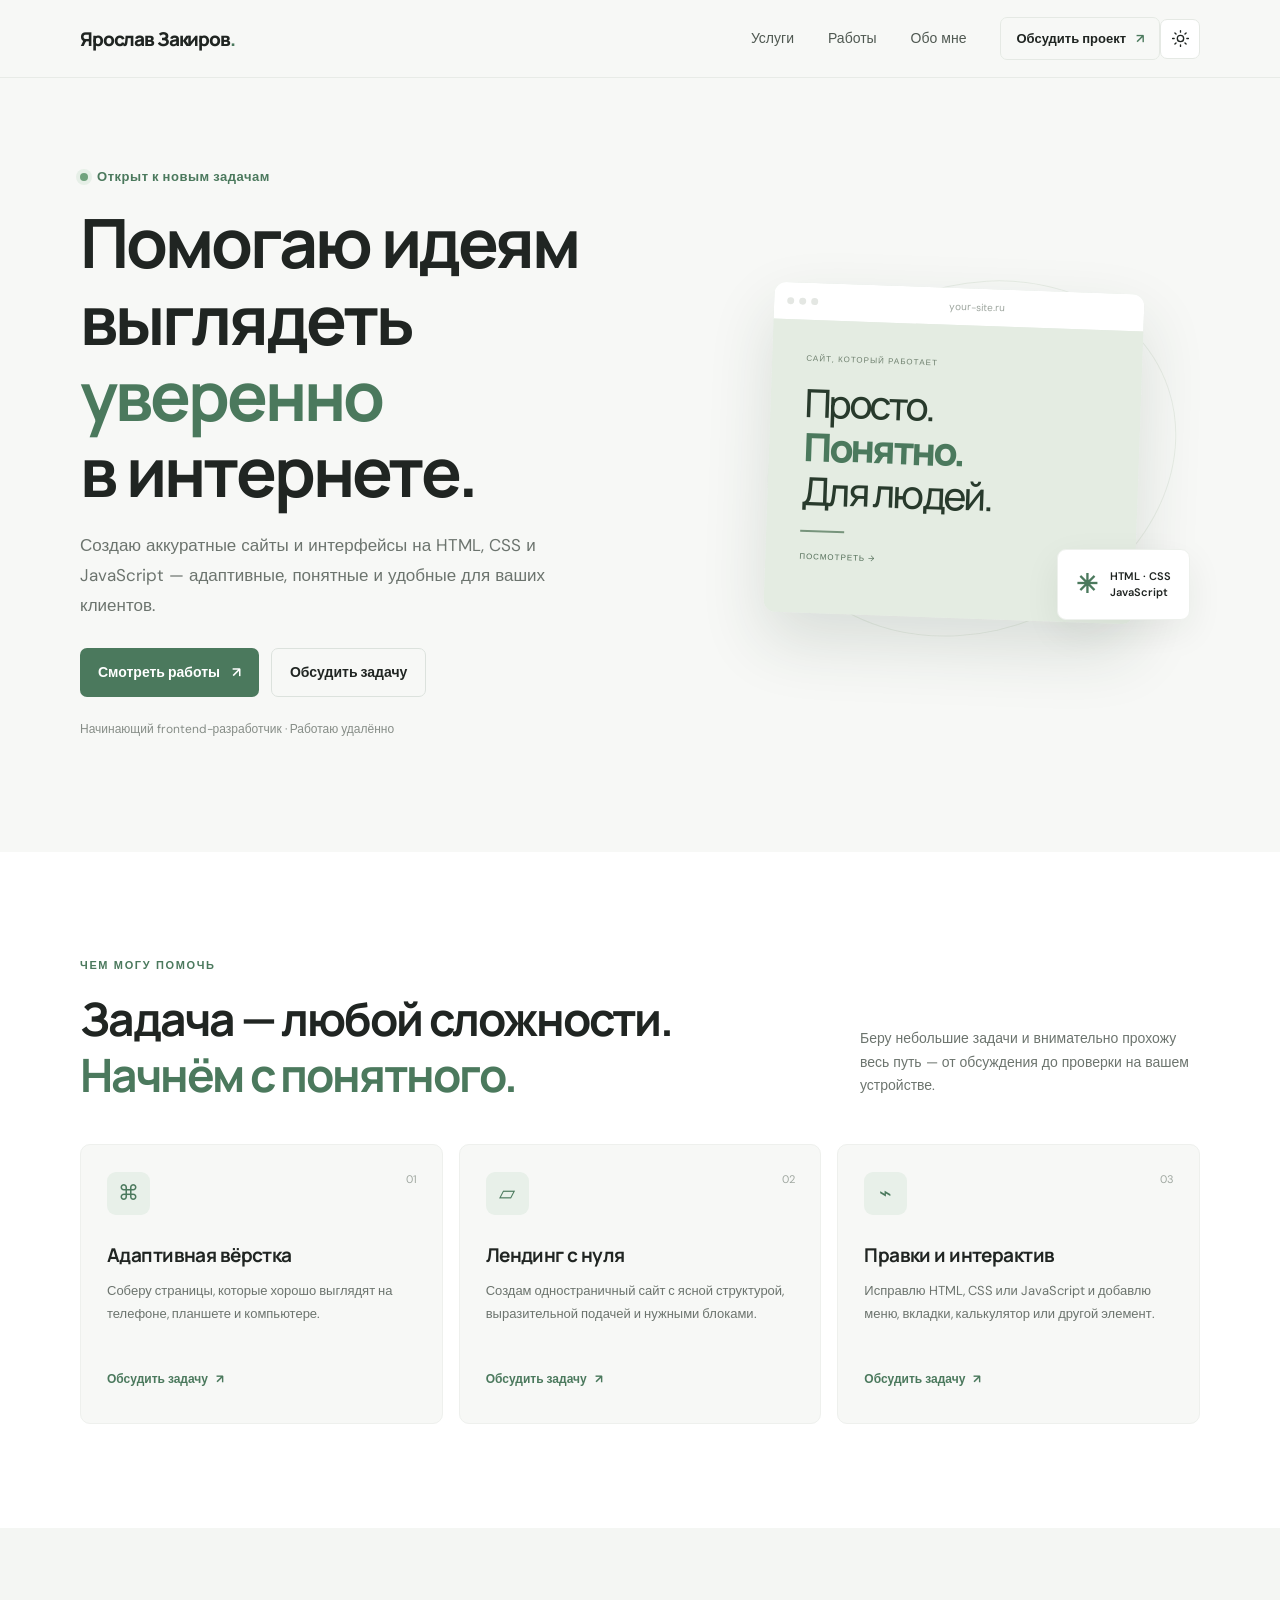
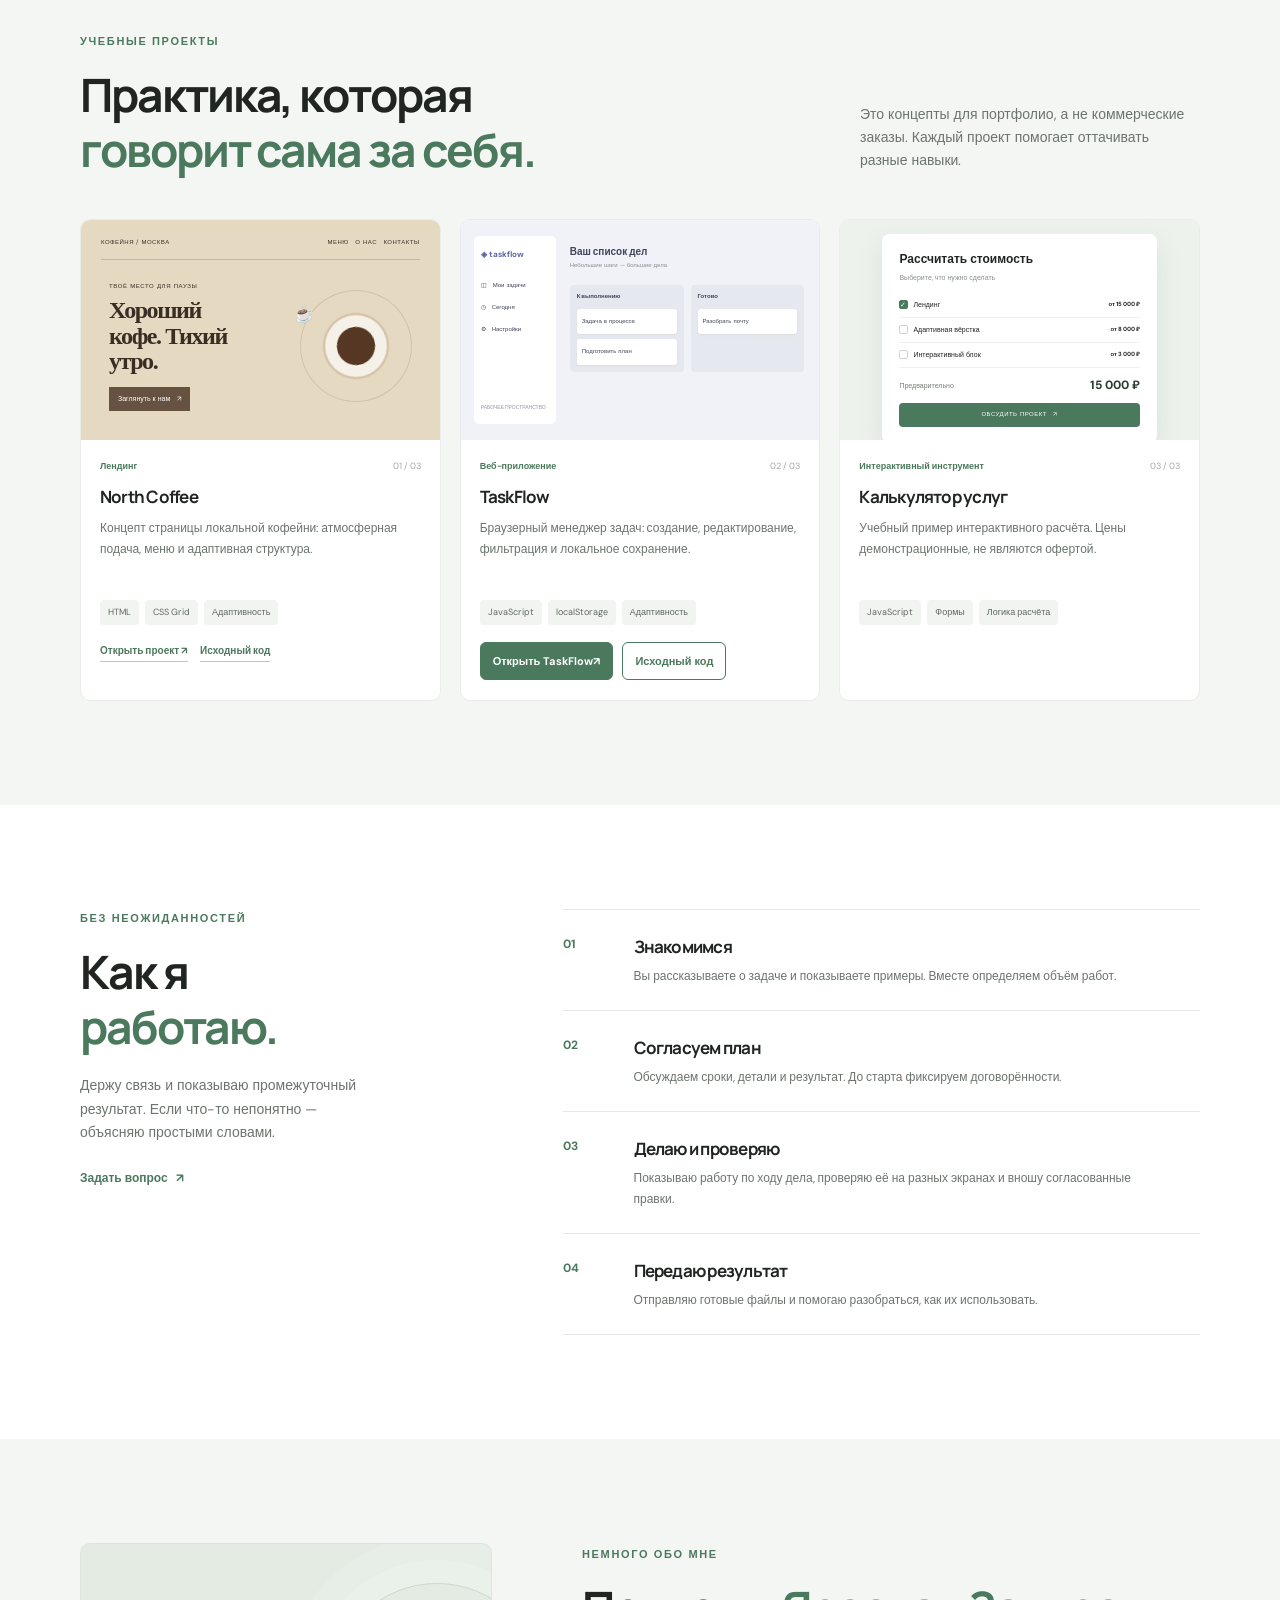
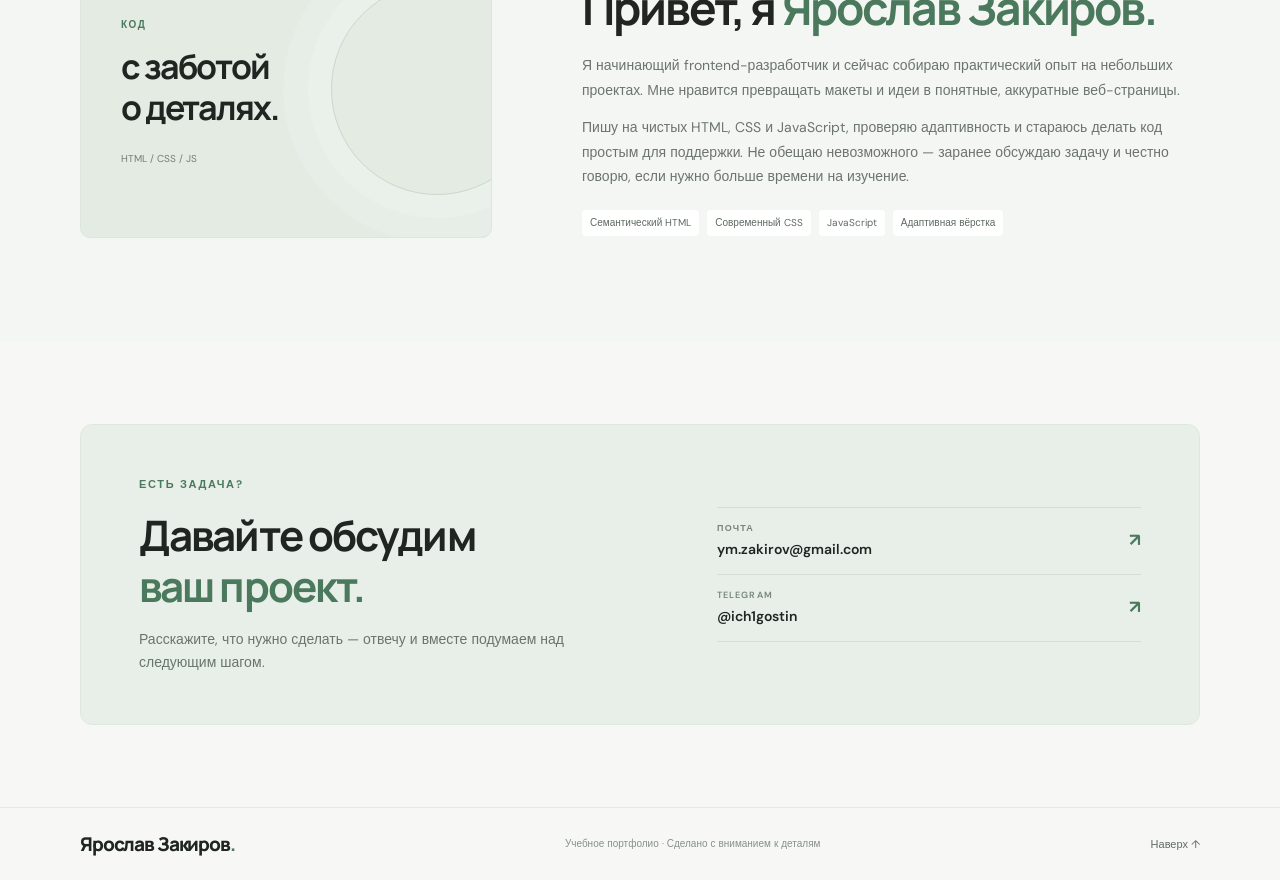
==== index.html @ 9c15850a "фвы" ====
<!doctype html>
<html lang="ru">
<head>
  <meta charset="utf-8">
  <meta name="viewport" content="width=device-width, initial-scale=1">
  <meta name="description" content="Начинающий frontend-разработчик. Адаптивная вёрстка, лендинги и доработка сайтов на HTML, CSS и JavaScript.">
  <meta name="theme-color" content="#f7f8f6">
  <title>Ярослав Закиров — frontend-разработчик</title>
  <link rel="preconnect" href="https://fonts.googleapis.com">
  <link rel="preconnect" href="https://fonts.gstatic.com" crossorigin>
  <link href="https://fonts.googleapis.com/css2?family=DM+Sans:wght@400;500;600;700&family=Manrope:wght@400;500;600;700;800&display=swap" rel="stylesheet">
  <link rel="stylesheet" href="css/style.css">
  <script src="js/main.js" defer></script>
</head>
<body>
  <a class="skip-link" href="#main">Перейти к содержимому</a>
  <header class="site-header">
    <div class="container header-inner">
      <a class="brand" href="#home" aria-label="Ярослав Закиров — на главную">Ярослав Закиров<span>.</span></a>
      <button class="theme-toggle" type="button" aria-label="&#1042;&#1082;&#1083;&#1102;&#1095;&#1080;&#1090;&#1100;&#32;&#1090;&#1105;&#1084;&#1085;&#1091;&#1102;&#32;&#1090;&#1077;&#1084;&#1091;" aria-pressed="false" title="&#1057;&#1084;&#1077;&#1085;&#1080;&#1090;&#1100;&#32;&#1090;&#1077;&#1084;&#1091;">
        <svg class="theme-icon theme-icon-sun" viewBox="0 0 24 24" aria-hidden="true"><circle cx="12" cy="12" r="4"></circle><path d="M12 2v2m0 16v2M4.93 4.93l1.42 1.42m11.3 11.3 1.42 1.42M2 12h2m16 0h2M4.93 19.07l1.42-1.42m11.3-11.3 1.42-1.42"></path></svg>
        <svg class="theme-icon theme-icon-moon" viewBox="0 0 24 24" aria-hidden="true"><path d="M20.5 14.2A8.5 8.5 0 0 1 9.8 3.5 8.5 8.5 0 1 0 20.5 14.2Z"></path></svg>
      </button>
      <button class="menu-toggle" type="button" aria-expanded="false" aria-controls="site-nav" aria-label="Открыть меню"><span></span><span></span></button>
      <nav class="site-nav" id="site-nav" aria-label="Основная навигация">
        <a href="#services">Услуги</a><a href="#projects">Работы</a><a href="#about">Обо мне</a>
        <a class="nav-contact" href="#contacts">Обсудить проект <span aria-hidden="true">↗</span></a>
      </nav>
    </div>
  </header>
  <main id="main">
    <section class="hero section" id="home" aria-labelledby="hero-title"><div class="container hero-grid">
      <div class="hero-copy"><p class="eyebrow"><span class="status-dot"></span> Открыт к новым задачам</p>
        <h1 id="hero-title">Помогаю идеям<br>выглядеть <span>уверенно</span><br>в интернете.</h1>
        <p class="hero-description">Создаю аккуратные сайты и интерфейсы на HTML, CSS и JavaScript — адаптивные, понятные и удобные для ваших клиентов.</p>
        <div class="hero-actions"><a class="button button-primary" href="#projects">Смотреть работы <span aria-hidden="true">↗</span></a><a class="button button-secondary" href="#contacts">Обсудить задачу</a></div>
        <p class="hero-note">Начинающий frontend-разработчик · Работаю удалённо</p>
      </div>
      <div class="hero-visual" aria-hidden="true"><div class="visual-card visual-card-main"><div class="visual-top"><span></span><span></span><span></span><i>your-site.ru</i></div><div class="visual-content"><div class="visual-label">САЙТ, КОТОРЫЙ РАБОТАЕТ</div><div class="visual-title">Просто.<br><b>Понятно.</b><br>Для людей.</div><div class="visual-line"></div><div class="visual-link">ПОСМОТРЕТЬ →</div></div></div><div class="visual-badge"><span class="badge-icon">✳</span><span>HTML · CSS<br>JavaScript</span></div><div class="visual-orbit"></div></div>
    </div></section>
    <section class="section services-section" id="services" aria-labelledby="services-title"><div class="container">
      <div class="section-heading"><div><p class="eyebrow">ЧЕМ МОГУ ПОМОЧЬ</p><h2 id="services-title">Задача — любой сложности.<br><span>Начнём с понятного.</span></h2></div><p class="section-aside">Беру небольшие задачи и внимательно прохожу весь путь — от обсуждения до проверки на вашем устройстве.</p></div>
      <div class="services-grid">
        <article class="service-card"><span class="service-number">01</span><div class="service-icon" aria-hidden="true">⌘</div><h3>Адаптивная вёрстка</h3><p>Соберу страницы, которые хорошо выглядят на телефоне, планшете и компьютере.</p><a href="#contacts" class="text-link">Обсудить задачу <span aria-hidden="true">↗</span></a></article>
        <article class="service-card"><span class="service-number">02</span><div class="service-icon" aria-hidden="true">▱</div><h3>Лендинг с нуля</h3><p>Создам одностраничный сайт с ясной структурой, выразительной подачей и нужными блоками.</p><a href="#contacts" class="text-link">Обсудить задачу <span aria-hidden="true">↗</span></a></article>
        <article class="service-card"><span class="service-number">03</span><div class="service-icon" aria-hidden="true">⌁</div><h3>Правки и интерактив</h3><p>Исправлю HTML, CSS или JavaScript и добавлю меню, вкладки, калькулятор или другой элемент.</p><a href="#contacts" class="text-link">Обсудить задачу <span aria-hidden="true">↗</span></a></article>
      </div>
    </div></section>
    <section class="section projects-section" id="projects" aria-labelledby="projects-title"><div class="container">
      <div class="section-heading"><div><p class="eyebrow">УЧЕБНЫЕ ПРОЕКТЫ</p><h2 id="projects-title">Практика, которая<br><span>говорит сама за себя.</span></h2></div><p class="section-aside">Это концепты для портфолио, а не коммерческие заказы. Каждый проект помогает оттачивать разные навыки.</p></div>
      <div class="projects-grid">
        <article class="project-card"><div class="project-preview cafe-preview" role="img" aria-label="Макет сайта кофейни: тёплые тона, меню и иллюстрация чашки кофе"><div class="cafe-browser"><span>КОФЕЙНЯ / МОСКВА</span><span>МЕНЮ　О НАС　КОНТАКТЫ</span></div><div class="cafe-layout"><div><small>ТВОЁ МЕСТО ДЛЯ ПАУЗЫ</small><b>Хороший<br>кофе. Тихий<br>утро.</b><i>Заглянуть к нам　↗</i></div><div class="coffee-cup"><span>☕</span></div></div></div><div class="project-info"><div class="project-topline"><span class="project-type">Лендинг</span><span class="project-index">01 / 03</span></div><h3>North Coffee</h3><p>Концепт страницы локальной кофейни: атмосферная подача, меню и адаптивная структура.</p><div class="tag-list"><span>HTML</span><span>CSS Grid</span><span>Адаптивность</span></div><div class="project-actions"><a href="north-coffee/" target="_blank" rel="noopener noreferrer">&#1054;&#1090;&#1082;&#1088;&#1099;&#1090;&#1100;&#32;&#1087;&#1088;&#1086;&#1077;&#1082;&#1090; <span aria-hidden="true">&#8599;</span></a><a href="https://github.com/fsdfsdfsdf137-ai/fsdfsdfsdf137-ai.github.io/tree/main/north-coffee" target="_blank" rel="noopener noreferrer">&#1048;&#1089;&#1093;&#1086;&#1076;&#1085;&#1099;&#1081;&#32;&#1082;&#1086;&#1076;</a></div></div></article>
        <article class="project-card"><div class="project-preview task-preview" role="img" aria-label="Макет приложения TaskFlow с колонками задач и боковым меню"><div class="task-sidebar"><b>◈ taskflow</b><span>◫　Мои задачи</span><span>◷　Сегодня</span><span>⚙　Настройки</span><small>РАБОЧЕЕ ПРОСТРАНСТВО</small></div><div class="task-board"><div class="task-greeting">Ваш список дел<small>Небольшие шаги — большие дела</small></div><div class="task-columns"><div><b>К выполнению</b><i>Задача в процессе</i><i>Подготовить план</i></div><div><b>Готово</b><i>Разобрать почту</i></div></div></div></div><div class="project-info"><div class="project-topline"><span class="project-type">Веб-приложение</span><span class="project-index">02 / 03</span></div><h3>TaskFlow</h3><p>Браузерный менеджер задач: создание, редактирование, фильтрация и локальное сохранение.</p><div class="tag-list"><span>JavaScript</span><span>localStorage</span><span>Адаптивность</span></div><div class="project-actions taskflow-actions"><a class="taskflow-open" href="taskflow/" target="_blank" rel="noopener noreferrer">Открыть TaskFlow <span aria-hidden="true">↗</span></a><a class="taskflow-source" href="https://github.com/fsdfsdfsdf137-ai/fsdfsdfsdf137-ai.github.io/tree/main/taskflow" target="_blank" rel="noopener noreferrer">Исходный код</a></div></div></article>
        <article class="project-card"><div class="project-preview calc-preview" role="img" aria-label="Макет калькулятора с выбором услуг и итоговой стоимостью"><div class="calc-window"><div class="calc-heading">Рассчитать стоимость<small>Выберите, что нужно сделать</small></div><div class="calc-option"><span class="fake-check checked">✓</span> Лендинг <b>от 15 000 ₽</b></div><div class="calc-option"><span class="fake-check"></span> Адаптивная вёрстка <b>от 8 000 ₽</b></div><div class="calc-option"><span class="fake-check"></span> Интерактивный блок <b>от 3 000 ₽</b></div><div class="calc-total"><span>Предварительно</span><b>15 000 ₽</b></div><div class="calc-cta">ОБСУДИТЬ ПРОЕКТ　↗</div></div></div><div class="project-info"><div class="project-topline"><span class="project-type">Интерактивный инструмент</span><span class="project-index">03 / 03</span></div><h3>Калькулятор услуг</h3><p>Учебный пример интерактивного расчёта. Цены демонстрационные, не являются офертой.</p><div class="tag-list"><span>JavaScript</span><span>Формы</span><span>Логика расчёта</span></div></div></article>
      </div>
    </div></section>
    <section class="section process-section" id="process" aria-labelledby="process-title"><div class="container process-layout"><div class="process-intro"><p class="eyebrow">БЕЗ НЕОЖИДАННОСТЕЙ</p><h2 id="process-title">Как я<br><span>работаю.</span></h2><p>Держу связь и показываю промежуточный результат. Если что-то непонятно — объясняю простыми словами.</p><a class="text-link" href="#contacts">Задать вопрос <span aria-hidden="true">↗</span></a></div><div class="process-steps"><article class="process-step"><span class="step-number">01</span><div><h3>Знакомимся</h3><p>Вы рассказываете о задаче и показываете примеры. Вместе определяем объём работ.</p></div></article><article class="process-step"><span class="step-number">02</span><div><h3>Согласуем план</h3><p>Обсуждаем сроки, детали и результат. До старта фиксируем договорённости.</p></div></article><article class="process-step"><span class="step-number">03</span><div><h3>Делаю и проверяю</h3><p>Показываю работу по ходу дела, проверяю её на разных экранах и вношу согласованные правки.</p></div></article><article class="process-step"><span class="step-number">04</span><div><h3>Передаю результат</h3><p>Отправляю готовые файлы и помогаю разобраться, как их использовать.</p></div></article></div></div></section>
    <section class="section about-section" id="about" aria-labelledby="about-title"><div class="container about-layout"><div class="about-mark" aria-hidden="true"><span>КОД</span><b>с заботой<br>о деталях.</b><i>HTML / CSS / JS</i></div><div class="about-copy"><p class="eyebrow">НЕМНОГО ОБО МНЕ</p><h2 id="about-title">Привет, я <span>Ярослав Закиров.</span></h2><p>Я начинающий frontend-разработчик и сейчас собираю практический опыт на небольших проектах. Мне нравится превращать макеты и идеи в понятные, аккуратные веб-страницы.</p><p>Пишу на чистых HTML, CSS и JavaScript, проверяю адаптивность и стараюсь делать код простым для поддержки. Не обещаю невозможного — заранее обсуждаю задачу и честно говорю, если нужно больше времени на изучение.</p><div class="about-skills"><span>Семантический HTML</span><span>Современный CSS</span><span>JavaScript</span><span>Адаптивная вёрстка</span></div></div></div></section>
    <section class="section contact-section" id="contacts" aria-labelledby="contact-title"><div class="container contact-panel"><div><p class="eyebrow">ЕСТЬ ЗАДАЧА?</p><h2 id="contact-title">Давайте обсудим<br><span>ваш проект.</span></h2><p class="contact-description">Расскажите, что нужно сделать — отвечу и вместе подумаем над следующим шагом.</p></div><div class="contact-links"><a class="contact-link" href="mailto:ym.zakirov@gmail.com"><span><small>ПОЧТА</small>ym.zakirov@gmail.com</span><b aria-hidden="true">↗</b></a><a class="contact-link" href="https://t.me/@ich1gostin" target="_blank" rel="noopener noreferrer"><span><small>TELEGRAM</small>@ich1gostin</span><b aria-hidden="true">↗</b></a></div></div></section>
  </main>
  <footer class="site-footer"><div class="container footer-inner"><a class="brand" href="#home">Ярослав Закиров<span>.</span></a><p>Учебное портфолио · Сделано с вниманием к деталям</p><a class="back-to-top" href="#home">Наверх ↑</a></div></footer>
</body>
</html>
---- css/style.css ----
:root{color-scheme:light;--background:#f7f8f6;--surface:#fff;--text:#202522;--muted:#6c746e;--line:#e5e9e4;--accent:#4b795d;--accent-dark:#355c44;--accent-soft:#e8f0e9;--heading-font:"Manrope",sans-serif;--body-font:"DM Sans",sans-serif;--shadow:0 12px 36px rgba(30,45,34,.07)}
*{box-sizing:border-box}html{scroll-behavior:smooth;scroll-padding-top:90px}body{margin:0;background:var(--background);color:var(--text);font-family:var(--body-font),Arial,sans-serif;font-size:16px;line-height:1.65;-webkit-font-smoothing:antialiased}a{color:inherit;text-decoration:none}button{font:inherit}.container{width:min(1120px,calc(100% - 48px));margin-inline:auto}.section{padding:104px 0}.skip-link{position:fixed;z-index:20;top:12px;left:12px;padding:10px 16px;background:var(--text);color:white;border-radius:6px;transform:translateY(-160%)}.skip-link:focus{transform:translateY(0)}:focus-visible{outline:3px solid #91b89d;outline-offset:4px;border-radius:4px}.site-header{height:78px;position:sticky;top:0;z-index:10;background:rgba(247,248,246,.94);backdrop-filter:blur(14px);border-bottom:1px solid rgba(229,233,228,.8)}.header-inner,.site-nav,.footer-inner{display:flex;align-items:center}.header-inner{height:100%;justify-content:space-between}.brand{font:800 19px var(--heading-font);letter-spacing:-.06em}.brand span{color:var(--accent)}.site-nav{gap:34px}.site-nav>a:not(.nav-contact){font-size:14px;color:#505952;transition:color .2s}.site-nav>a:hover,.text-link:hover,.back-to-top:hover{color:var(--accent)}.nav-contact{padding:10px 15px;border:1px solid var(--line);border-radius:7px;font-size:13px;font-weight:600;transition:background .2s,border-color .2s}.nav-contact:hover{background:var(--accent-soft);border-color:#d5e2d7}.nav-contact span{margin-left:7px;color:var(--accent)}.menu-toggle{display:none}.hero{padding:88px 0 112px;overflow:hidden}.hero-grid{display:grid;grid-template-columns:1.08fr .92fr;align-items:center;gap:52px}.eyebrow{margin:0 0 17px;color:var(--accent);font-size:11px;letter-spacing:.15em;font-weight:700}.hero .eyebrow{display:flex;align-items:center;gap:9px;letter-spacing:.04em;font-size:13px}.status-dot{width:8px;height:8px;border-radius:50%;background:#70a27d;box-shadow:0 0 0 4px #e6efe7}h1,h2,h3,p{margin-top:0}h1,h2,h3{font-family:var(--heading-font);letter-spacing:-.045em}h1{font-size:clamp(44px,5.5vw,68px);line-height:1.12;margin-bottom:22px;font-weight:700}h1 span,h2 span{color:var(--accent)}.hero-description{max-width:510px;color:var(--muted);font-size:17px;line-height:1.75;margin-bottom:28px}.hero-actions{display:flex;flex-wrap:wrap;gap:12px}.button{min-height:48px;padding:12px 18px;border-radius:7px;display:inline-flex;align-items:center;justify-content:center;gap:12px;font-size:14px;font-weight:600;transition:transform .2s,background .2s}.button:hover{transform:translateY(-2px)}.button-primary{background:var(--accent);color:#fff}.button-primary:hover{background:var(--accent-dark)}.button-secondary{border:1px solid #dce2dd;background:transparent}.button-secondary:hover{background:#fff}.hero-note{margin:23px 0 0;color:#868d87;font-size:12px}.hero-visual{height:405px;position:relative;display:grid;place-items:center}.visual-card{position:relative;z-index:1;width:min(370px,90%);height:330px;border-radius:12px;background:#e7ede7;box-shadow:0 28px 65px rgba(36,61,43,.14);transform:rotate(2deg);overflow:hidden}.visual-top{height:37px;background:#fff;display:flex;align-items:center;padding:0 13px;gap:5px}.visual-top>span{width:7px;height:7px;border-radius:50%;background:#e4e7e3}.visual-top i{margin:auto;font:10px var(--body-font);font-style:normal;color:#9ca49d}.visual-content{height:calc(100% - 37px);padding:32px 34px;background:#e4ece2;color:#283a2c}.visual-label{font-size:8px;letter-spacing:.13em;color:#6f806f}.visual-title{font:500 39px/1.13 var(--heading-font);letter-spacing:-.07em;margin-top:15px}.visual-title b{color:var(--accent);font-weight:800}.visual-line{width:44px;height:2px;background:#77947c;margin:18px 0}.visual-link{font-size:8px;letter-spacing:.12em;color:#526d57}.visual-badge{position:absolute;z-index:2;right:2%;bottom:36px;display:flex;align-items:center;gap:12px;padding:15px 18px;background:white;border:1px solid #edf0ec;border-radius:9px;box-shadow:var(--shadow);font-size:11px;line-height:1.5;font-weight:600}.badge-icon{font-size:26px;color:var(--accent)}.visual-orbit{position:absolute;inset:35px 4% 25px 11%;border:1px solid #e6ebe4;border-radius:50%;transform:rotate(-22deg)}
.services-section,.process-section{background:#fff}.section-heading{display:flex;align-items:flex-end;justify-content:space-between;gap:40px;margin-bottom:42px}.section-heading h2,.process-intro h2,.about-copy h2,.contact-panel h2{font-size:clamp(32px,4vw,46px);line-height:1.2;margin:0}.section-aside{max-width:340px;color:var(--muted);font-size:14px;margin:0 0 5px}.services-grid{display:grid;grid-template-columns:repeat(3,1fr);gap:16px}.service-card{position:relative;min-height:280px;padding:27px 26px;background:var(--background);border:1px solid #eef0ed;border-radius:10px;transition:transform .2s,box-shadow .2s}.service-card:hover,.project-card:hover{transform:translateY(-4px);box-shadow:var(--shadow)}.service-number{position:absolute;top:25px;right:25px;font-size:11px;color:#a0a8a1}.service-icon{width:43px;height:43px;display:grid;place-items:center;border-radius:9px;background:var(--accent-soft);color:var(--accent);font-size:21px;margin-bottom:25px}.service-card h3{font-size:19px;letter-spacing:-.03em;margin-bottom:9px}.service-card p,.project-info p,.process-step p,.about-copy>p:not(.eyebrow){color:var(--muted);font-size:13px;line-height:1.75}.service-card p{min-height:68px;margin-bottom:17px}.text-link{font-size:12px;font-weight:700;color:var(--accent);transition:color .2s}.text-link span{margin-left:5px}.projects-section,.about-section{background:#f4f6f3}.projects-grid{display:grid;grid-template-columns:repeat(3,1fr);gap:19px}.project-card{background:#fff;border:1px solid #e9ece8;border-radius:10px;overflow:hidden;transition:transform .2s,box-shadow .2s}.project-preview{height:220px;overflow:hidden;position:relative}
.cafe-preview{background:#e6d9c2;padding:18px 20px;color:#382e24;font-family:Georgia,serif}.cafe-browser{height:22px;display:flex;justify-content:space-between;font:6px var(--body-font);letter-spacing:.08em;border-bottom:1px solid rgba(56,46,36,.2)}.cafe-layout{display:flex;align-items:center;justify-content:space-between;padding:22px 8px}.cafe-layout small{display:block;font:6px var(--body-font);letter-spacing:.1em;margin-bottom:8px}.cafe-layout b{display:block;font-size:24px;line-height:1.06;letter-spacing:-.06em}.cafe-layout i{display:inline-block;margin-top:12px;font:7px var(--body-font);font-style:normal;background:#665240;color:white;padding:7px 9px}.coffee-cup{width:112px;height:112px;flex:none;background:radial-gradient(circle,#553723 0 24%,#f6f1e8 25% 39%,#d5c3a9 40% 42%,transparent 43%);border:1px solid rgba(91,67,43,.15);border-radius:50%;transform:rotate(-12deg)}.task-preview{display:flex;background:#f0f2f8;color:#41445a;font-family:var(--body-font);padding:16px 13px;gap:12px}.task-sidebar{width:82px;flex:none;background:#fff;border-radius:5px;padding:12px 7px;display:flex;flex-direction:column;gap:12px;font-size:6px}.task-sidebar>b{font-size:8px;margin-bottom:8px;color:#5b63a8}.task-sidebar small{font-size:5px;color:#9294a5;margin-top:auto}.task-board{flex:1;min-width:0;padding:5px 2px}.task-greeting{font-size:10px;font-weight:700;margin:3px 0 14px}.task-greeting small{display:block;font-size:6px;font-weight:400;color:#888a99}.task-columns{display:flex;gap:7px}.task-columns>div{flex:1;background:#e6e8f0;border-radius:4px;padding:7px;min-width:0}.task-columns b{font-size:6px;display:block;margin-bottom:7px}.task-columns i{display:block;background:#fff;border-radius:3px;margin-top:5px;padding:8px 5px;font-style:normal;font-size:6px;box-shadow:0 1px 3px #ddd}.calc-preview{background:#edf2ed;display:grid;place-items:center;padding:14px}.calc-window{width:83%;background:white;border-radius:8px;padding:16px 17px;box-shadow:0 10px 28px rgba(48,68,53,.1);font-family:var(--body-font)}.calc-heading{font-size:12px;font-weight:700;margin-bottom:9px}.calc-heading small{display:block;font-size:7px;font-weight:400;color:#8a928b;margin-top:2px}.calc-option{height:25px;border-bottom:1px solid #f0f1ef;display:flex;align-items:center;gap:5px;font-size:7px}.calc-option b{margin-left:auto;font-size:6px}.fake-check{width:9px;height:9px;border:1px solid #cdd5ce;border-radius:2px;color:transparent;font-size:7px;line-height:8px}.fake-check.checked{background:var(--accent);border-color:var(--accent);color:#fff}.calc-total{display:flex;justify-content:space-between;align-items:center;padding:8px 0;font-size:7px;color:#778078}.calc-total b{color:#283b2d;font-size:12px}.calc-cta{background:var(--accent);border-radius:4px;color:white;text-align:center;padding:7px;font-size:6px;letter-spacing:.08em}
.project-info{padding:19px 19px 20px}.project-topline{display:flex;justify-content:space-between;align-items:center;margin-bottom:9px}.project-type{font-size:9px;color:var(--accent);font-weight:700}.project-index{font-size:9px;color:#a3aaa4}.project-info h3{font-size:17px;margin:0 0 7px}.project-info p{min-height:69px;margin-bottom:13px;font-size:12px}.tag-list{display:flex;flex-wrap:wrap;gap:6px}.tag-list span,.about-skills span{padding:5px 8px;background:#f2f4f1;border-radius:4px;font-size:9px;color:#5f6961}.projects-footnote{margin:21px 0 0;color:#858d86;font-size:11px}.projects-footnote span{color:var(--accent);margin-right:6px}
.process-layout{display:grid;grid-template-columns:.75fr 1.25fr;gap:100px}.process-intro>p:not(.eyebrow){max-width:300px;margin:20px 0;color:var(--muted);font-size:14px}.process-intro .text-link{display:inline-block;margin-top:4px}.process-steps{border-top:1px solid var(--line)}.process-step{display:grid;grid-template-columns:55px 1fr;gap:16px;padding:23px 0;border-bottom:1px solid var(--line)}.step-number{font-size:12px;color:var(--accent);font-weight:700;padding-top:2px}.process-step h3{font-size:17px;margin:0 0 5px}.process-step p{max-width:500px;margin:0;font-size:12px}.about-layout{display:grid;grid-template-columns:.8fr 1.2fr;align-items:center;gap:90px}.about-mark{height:295px;background:#e3ebe3;border:1px solid #dce6dd;border-radius:10px;display:flex;flex-direction:column;justify-content:center;padding:40px;position:relative;overflow:hidden}.about-mark:after{content:"";position:absolute;width:210px;height:210px;border:1px solid #cbd9cc;border-radius:50%;right:-52px;top:39px;box-shadow:0 0 0 23px rgba(255,255,255,.12),0 0 0 48px rgba(255,255,255,.12)}.about-mark span{font-size:10px;letter-spacing:.15em;color:var(--accent);font-weight:700}.about-mark b{font:700 34px/1.2 var(--heading-font);letter-spacing:-.06em;margin-top:13px;z-index:1}.about-mark i{font:10px var(--body-font);font-style:normal;color:#728075;margin-top:24px}.about-copy h2{margin-bottom:18px}.about-copy>p:not(.eyebrow){font-size:14px;margin-bottom:13px}.about-skills{display:flex;flex-wrap:wrap;gap:8px;margin-top:21px}.about-skills span{font-size:10px;background:#fff}
.contact-section{padding:82px 0}.contact-panel{background:#e8efe8;border:1px solid #dfe8df;border-radius:12px;padding:50px 58px;display:grid;grid-template-columns:1.1fr .9fr;align-items:center;gap:60px}.contact-panel h2{font-size:42px}.contact-description{max-width:430px;margin:17px 0 0;color:#69756b;font-size:14px}.contact-links{border-top:1px solid #d3ded4}.contact-link{min-height:67px;display:flex;align-items:center;justify-content:space-between;border-bottom:1px solid #d3ded4;font-size:14px;font-weight:600}.contact-link small{display:block;font-size:9px;letter-spacing:.12em;color:#778479;margin-bottom:2px}.contact-link>b{color:var(--accent);font-size:18px;transition:transform .2s}.contact-link:hover>b{transform:translate(3px,-3px)}.contact-edit-note{font-size:10px;color:#7c877d;margin:11px 0 0}.site-footer{border-top:1px solid var(--line);padding:23px 0}.footer-inner{justify-content:space-between;gap:16px}.footer-inner p{margin:0;color:#879089;font-size:10px}.back-to-top{font-size:11px;color:#626b64;transition:color .2s}
@media(max-width:850px){.section{padding:78px 0}.hero{padding:68px 0 82px}.hero-grid{gap:20px;grid-template-columns:1fr .85fr}.hero-visual{height:340px}.visual-card{height:290px}.visual-content{padding:27px}.section-heading{gap:25px}.section-heading h2{font-size:36px}.section-aside{max-width:280px;font-size:12px}.services-grid{gap:11px}.service-card{padding:23px 18px}.projects-grid{grid-template-columns:repeat(2,minmax(0,1fr))}.project-card:last-child{grid-column:1/-1;display:grid;grid-template-columns:1fr 1fr}.project-card:last-child .project-preview{height:100%;min-height:220px}.project-card:last-child .project-info{align-self:center}.process-layout{gap:48px}.about-layout{gap:50px}.contact-panel{padding:40px;gap:35px}}
@media(max-width:620px){html{scroll-padding-top:72px}.container{width:min(100% - 36px,480px)}.section{padding:68px 0}.site-header{height:68px}.menu-toggle{width:42px;height:42px;display:flex;align-items:center;justify-content:center;flex-direction:column;gap:5px;border:1px solid var(--line);background:transparent;border-radius:7px;cursor:pointer}.menu-toggle span{width:17px;height:1.5px;background:var(--text);transition:transform .2s}.menu-toggle[aria-expanded="true"] span:first-child{transform:translateY(3.25px) rotate(45deg)}.menu-toggle[aria-expanded="true"] span:last-child{transform:translateY(-3.25px) rotate(-45deg)}.site-nav{position:absolute;top:67px;left:0;right:0;display:none;flex-direction:column;align-items:stretch;gap:0;padding:10px 18px 18px;background:var(--background);border-bottom:1px solid var(--line);box-shadow:0 12px 20px rgba(20,40,25,.06)}.site-nav.is-open{display:flex}.site-nav>a:not(.nav-contact){padding:11px 3px;border-bottom:1px solid var(--line);font-size:15px}.nav-contact{margin-top:13px;text-align:center}.hero{padding:60px 0 63px}.hero-grid{grid-template-columns:1fr;gap:25px}.hero-copy{position:relative;z-index:1}.hero .eyebrow{font-size:11px}h1{font-size:clamp(41px,11vw,58px)}.hero-description{font-size:15px;max-width:460px}.hero-visual{height:275px;margin-top:-6px}.visual-card{width:min(300px,78%);height:250px}.visual-content{padding:21px 24px}.visual-title{font-size:32px;margin-top:11px}.visual-line{margin:12px 0}.visual-badge{right:4%;bottom:10px;padding:10px 12px}.visual-orbit{inset:15px 8% 10px}.section-heading{display:block;margin-bottom:29px}.section-heading h2,.process-intro h2,.about-copy h2,.contact-panel h2{font-size:34px}.section-aside{margin:15px 0 0;max-width:450px;font-size:13px}.services-grid{grid-template-columns:1fr;gap:11px}.service-card{min-height:0;padding:22px}.service-icon{margin-bottom:17px}.service-card p{min-height:0;margin-bottom:13px}.projects-grid{grid-template-columns:1fr;gap:14px}.project-card:last-child{grid-column:auto;display:block}.project-card:last-child .project-preview{height:220px;min-height:0}.project-info p{min-height:0}.project-preview{height:220px}.process-layout{grid-template-columns:1fr;gap:32px}.process-intro>p:not(.eyebrow){max-width:450px}.process-step{grid-template-columns:38px 1fr;gap:10px;padding:18px 0}.about-layout{grid-template-columns:1fr;gap:30px}.about-mark{height:205px;padding:28px}.about-mark b{font-size:29px}.about-mark:after{right:-25px;top:0}.contact-section{padding:60px 0}.contact-panel{grid-template-columns:1fr;padding:29px 23px;gap:28px}.contact-panel h2{font-size:35px}.contact-description{font-size:13px}.contact-link{font-size:13px}.footer-inner{flex-wrap:wrap}.footer-inner p{order:3;width:100%;text-align:center}.brand{font-size:18px}}
@media(max-width:360px){.container{width:calc(100% - 28px)}.hero-actions{gap:8px}.button{padding:11px 12px;font-size:12px}.visual-badge{right:0}.cafe-preview{padding-inline:12px}.cafe-layout{padding-inline:0}.coffee-cup{width:85px;height:85px}.calc-window{width:95%;padding:13px}.contact-panel{padding:25px 18px}}
@media(prefers-reduced-motion:reduce){*,*::before,*::after{scroll-behavior:auto!important;animation-duration:.01ms!important;animation-iteration-count:1!important;transition-duration:.01ms!important}}


.theme-toggle{order:3;width:40px;height:40px;display:grid;place-items:center;padding:0;border:1px solid var(--line);border-radius:7px;background:var(--surface);color:var(--text);cursor:pointer;transition:background .2s,border-color .2s,transform .2s}
.theme-toggle:hover{background:var(--accent-soft);border-color:var(--accent);transform:translateY(-1px)}
.theme-icon{width:19px;height:19px;fill:none;stroke:currentColor;stroke-width:1.7;stroke-linecap:round;stroke-linejoin:round}
.theme-icon-moon{display:none}
.menu-toggle{order:4}
.site-nav{order:2;margin-left:auto}
[data-theme="dark"]{color-scheme:dark;--background:#171b18;--surface:#212722;--text:#edf1ed;--muted:#a7b0a8;--line:#343d36;--accent:#91bd9b;--accent-dark:#739f7d;--accent-soft:#29382d;--shadow:0 12px 36px rgba(0,0,0,.22)}
[data-theme="dark"] .site-header{background:rgba(23,27,24,.94);border-bottom-color:var(--line)}
[data-theme="dark"] .services-section,[data-theme="dark"] .process-section,[data-theme="dark"] .project-card,[data-theme="dark"] .visual-top,[data-theme="dark"] .visual-badge,[data-theme="dark"] .task-sidebar,[data-theme="dark"] .task-columns i,[data-theme="dark"] .calc-window,[data-theme="dark"] .about-skills span{background:var(--surface)}
[data-theme="dark"] .projects-section,[data-theme="dark"] .about-section{background:#1c211d}
[data-theme="dark"] .services-section .service-card{background:#1c211d;border-color:var(--line)}
[data-theme="dark"] .site-nav>a:not(.nav-contact),[data-theme="dark"] .contact-link small,[data-theme="dark"] .contact-edit-note,[data-theme="dark"] .hero-note,[data-theme="dark"] .footer-inner p,[data-theme="dark"] .back-to-top{color:#a7b0a8}
[data-theme="dark"] .nav-contact,[data-theme="dark"] .button-secondary{border-color:#414b43}
[data-theme="dark"] .button-secondary:hover,[data-theme="dark"] .nav-contact:hover{background:#29382d}
[data-theme="dark"] .contact-panel{background:#252f27;border-color:#36443a}
[data-theme="dark"] .contact-links,[data-theme="dark"] .contact-link{border-color:#3a473d}
[data-theme="dark"] .about-mark{background:#28342b;border-color:#39483c}
[data-theme="dark"] .about-mark:after{border-color:#435648}
[data-theme="dark"] .about-mark i{color:#a7b4a8}
[data-theme="dark"] .tag-list span{background:#29312b;color:#c1cbc2}
[data-theme="dark"] .project-card{border-color:var(--line)}
[data-theme="dark"] .visual-content{background:#29382d;color:#edf1ed}
[data-theme="dark"] .visual-label,[data-theme="dark"] .visual-link{color:#b3c7b5}
[data-theme="dark"] .visual-orbit{border-color:#303a32}
[data-theme="dark"] .visual-top i{color:#69766b}
[data-theme="dark"] .task-preview{background:#e9ebf1;color:#41445a}
[data-theme="dark"] .calc-preview{background:#29332b}
[data-theme="dark"] .coffee-cup{background:radial-gradient(circle,#553723 0 24%,#f6f1e8 25% 39%,#d5c3a9 40% 42%,transparent 43%)}
[data-theme="dark"] .theme-icon-sun{display:none}
[data-theme="dark"] .theme-icon-moon{display:block}
@media(max-width:620px){.site-nav{order:2;margin-left:0}.theme-toggle{order:3}.menu-toggle{order:4}}
@media(prefers-reduced-motion:reduce){.theme-toggle{transition:none}}


@keyframes intro-rise{from{opacity:0;transform:translateY(18px)}to{opacity:1;transform:translateY(0)}}
.hero-copy{animation:intro-rise .7s cubic-bezier(.2,.7,.2,1) both}
.hero-visual{animation:intro-rise .8s .12s cubic-bezier(.2,.7,.2,1) both}
body.motion-ready .reveal{opacity:0;transform:translateY(22px);transition:opacity .65s cubic-bezier(.2,.7,.2,1),transform .65s cubic-bezier(.2,.7,.2,1);transition-delay:var(--reveal-delay,0ms)}
body.motion-ready .reveal.is-visible{opacity:1;transform:translateY(0)}
@media(max-width:380px){.section-heading h2,.process-intro h2,.about-copy h2,.contact-panel h2{font-size:31px}.contact-panel{padding-inline:18px}.contact-link{font-size:12px;overflow-wrap:anywhere}.hero-description{font-size:14px}.hero-note{font-size:11px}}
@media(prefers-reduced-motion:reduce){.hero-copy,.hero-visual{animation:none}body.motion-ready .reveal,body.motion-ready .reveal.is-visible{opacity:1;transform:none;transition:none}}

.project-actions{display:flex;flex-wrap:wrap;gap:12px;margin-top:18px}.project-actions a{font-size:10px;font-weight:700;color:var(--accent);border-bottom:1px solid #bdcbbf;padding-bottom:2px}.project-actions a:hover{color:var(--accent-dark);border-color:var(--accent-dark)}
@media(max-width:380px){.contact-link{overflow-wrap:anywhere}}

.taskflow-actions{align-items:center;gap:9px;margin-top:17px}.taskflow-actions a{display:inline-flex;align-items:center;justify-content:center;min-height:38px;padding:0 12px;border:1px solid var(--accent);border-radius:6px;font-size:11px;text-decoration:none}.taskflow-actions .taskflow-open{color:#fff;background:var(--accent)}.taskflow-actions .taskflow-open:hover{color:#fff;background:var(--accent-dark);border-color:var(--accent-dark)}.taskflow-actions .taskflow-source{color:var(--accent);background:transparent}.taskflow-actions .taskflow-source:hover{color:var(--accent-dark);border-color:var(--accent-dark);background:var(--accent-soft)}.taskflow-actions a:focus-visible{outline:3px solid #77a98c;outline-offset:3px}
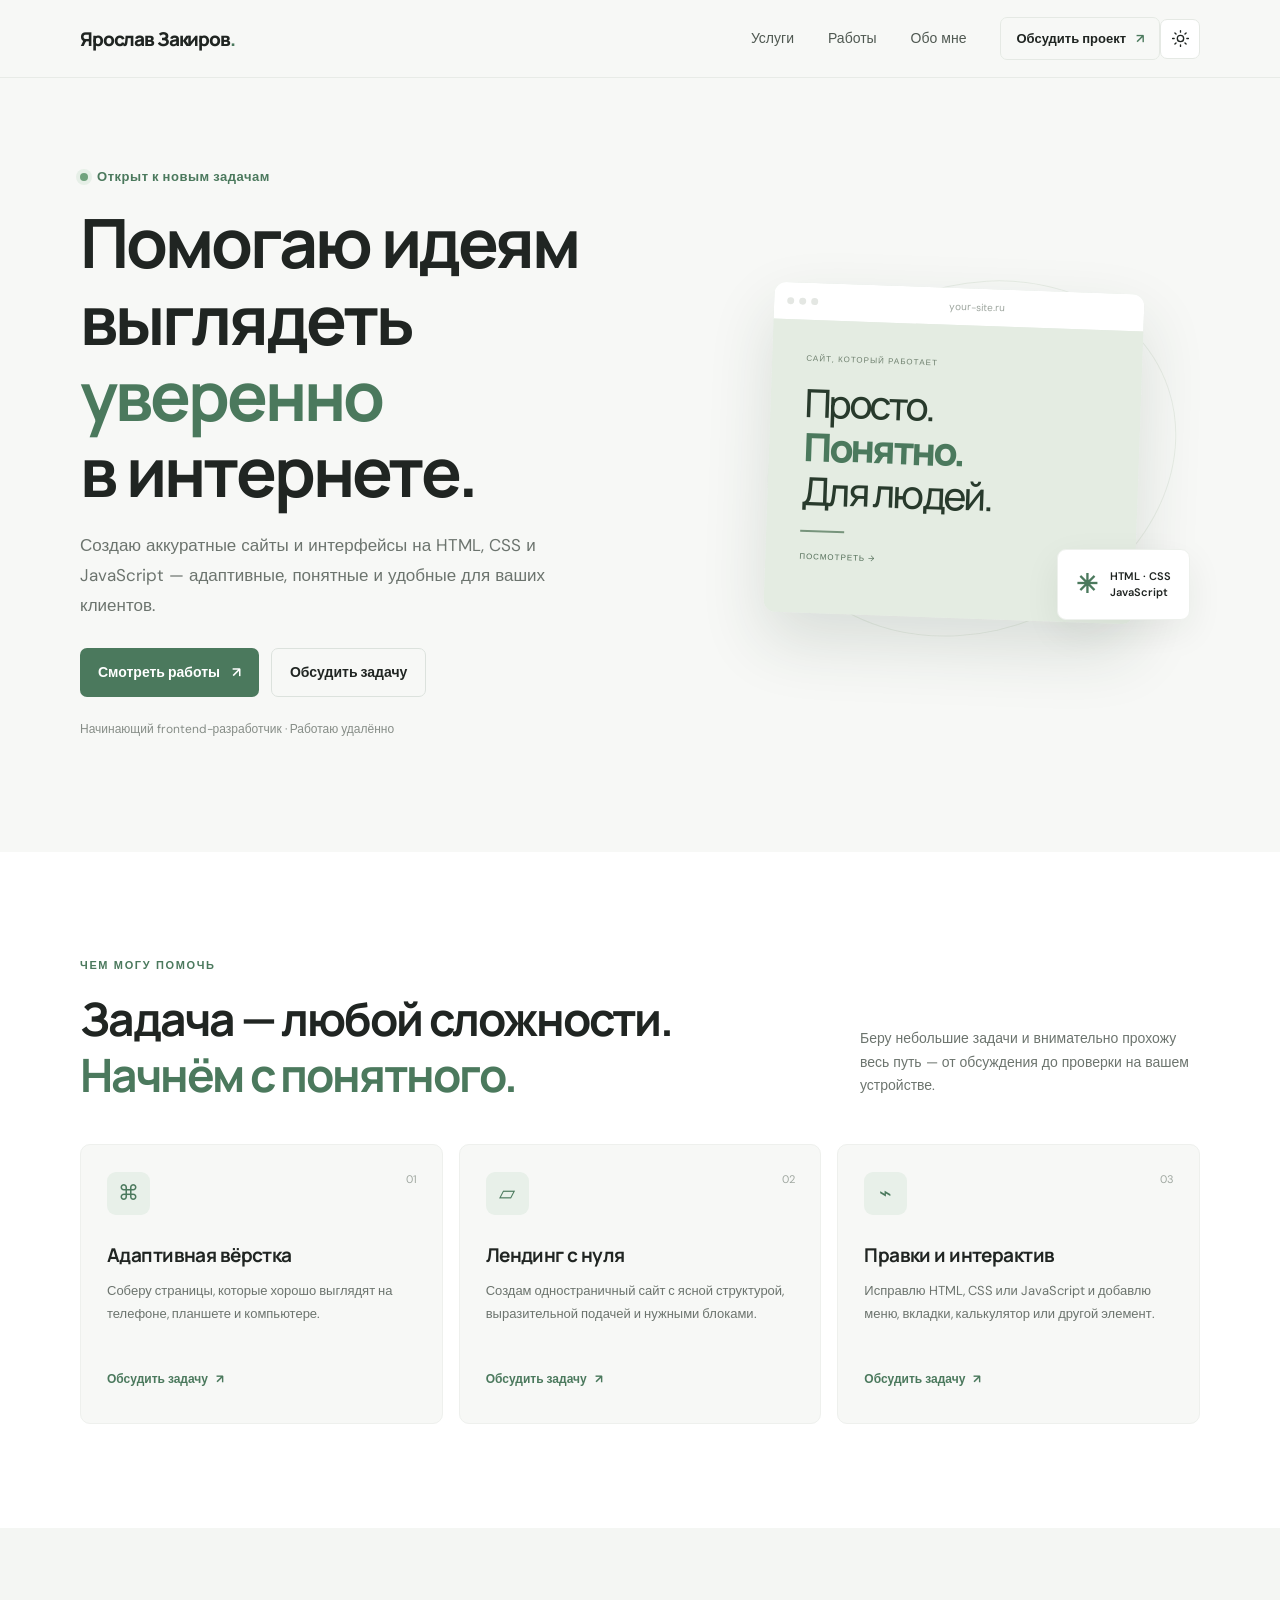
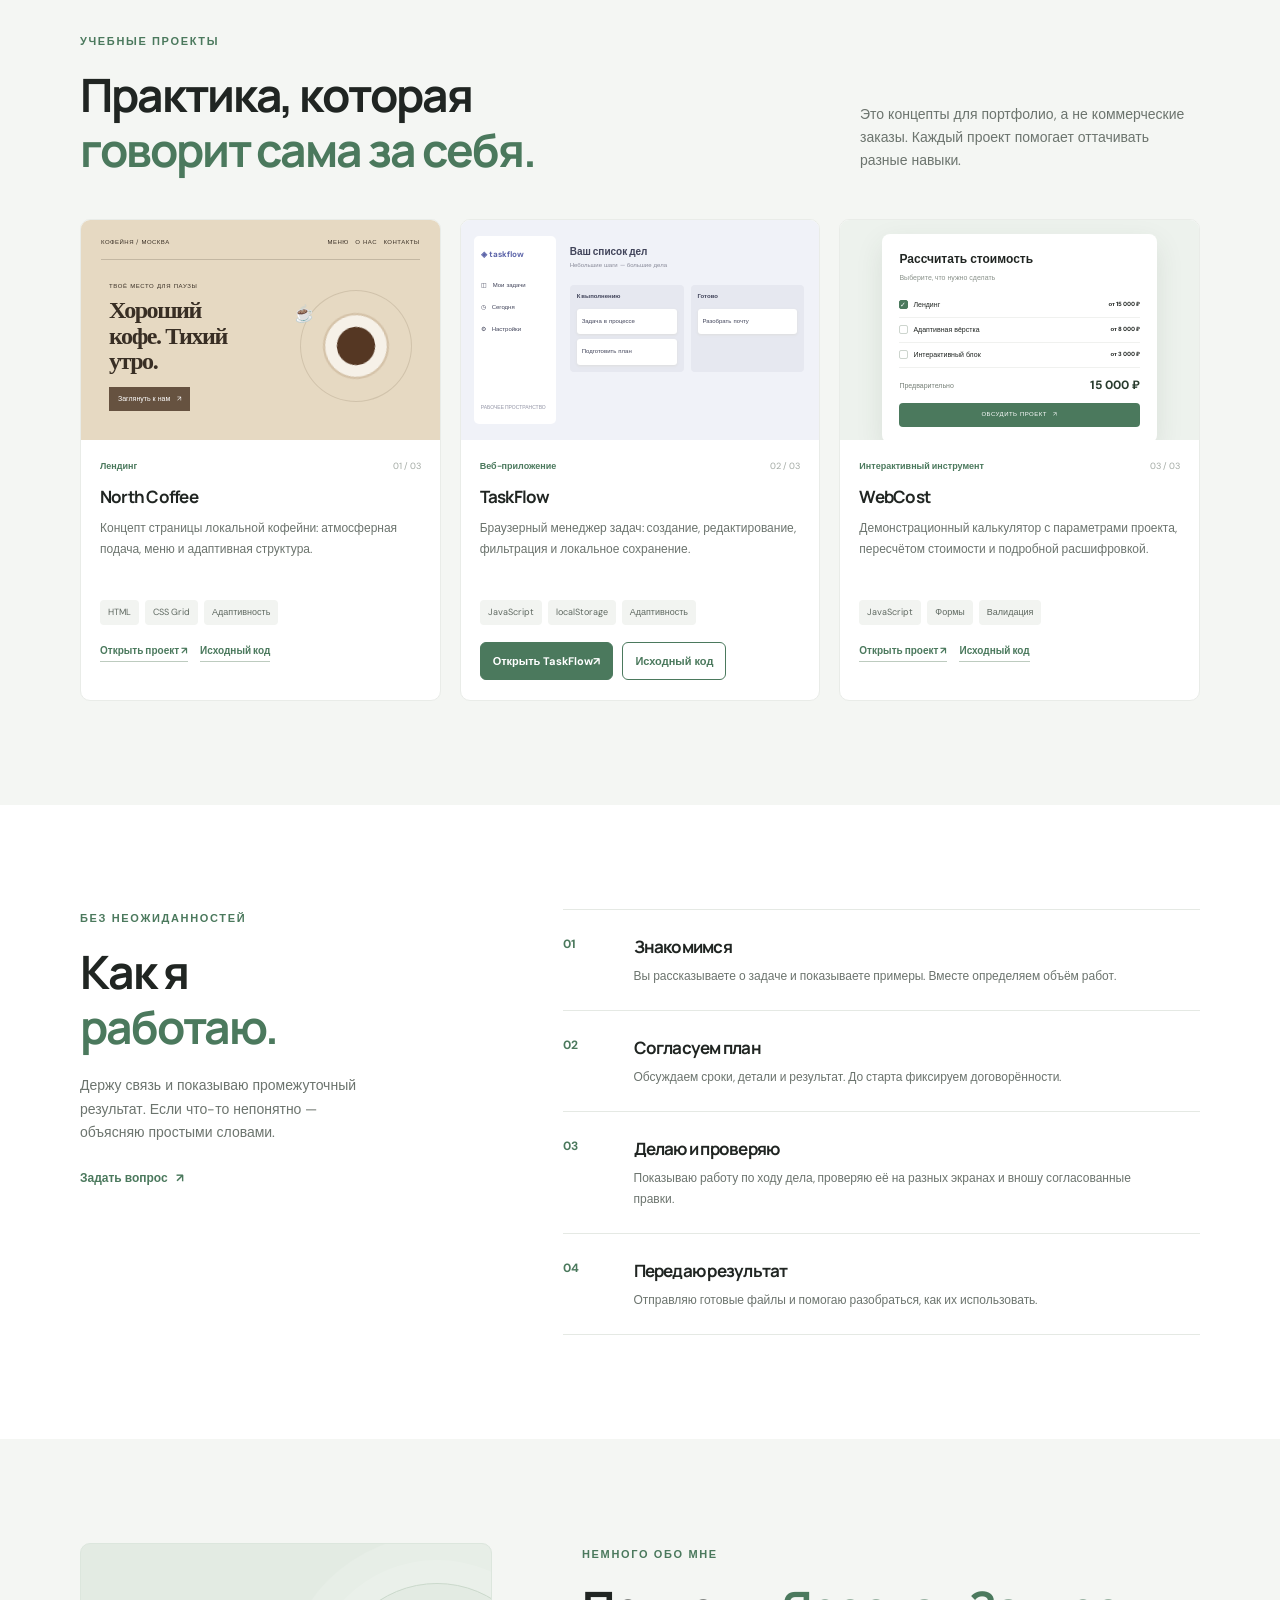
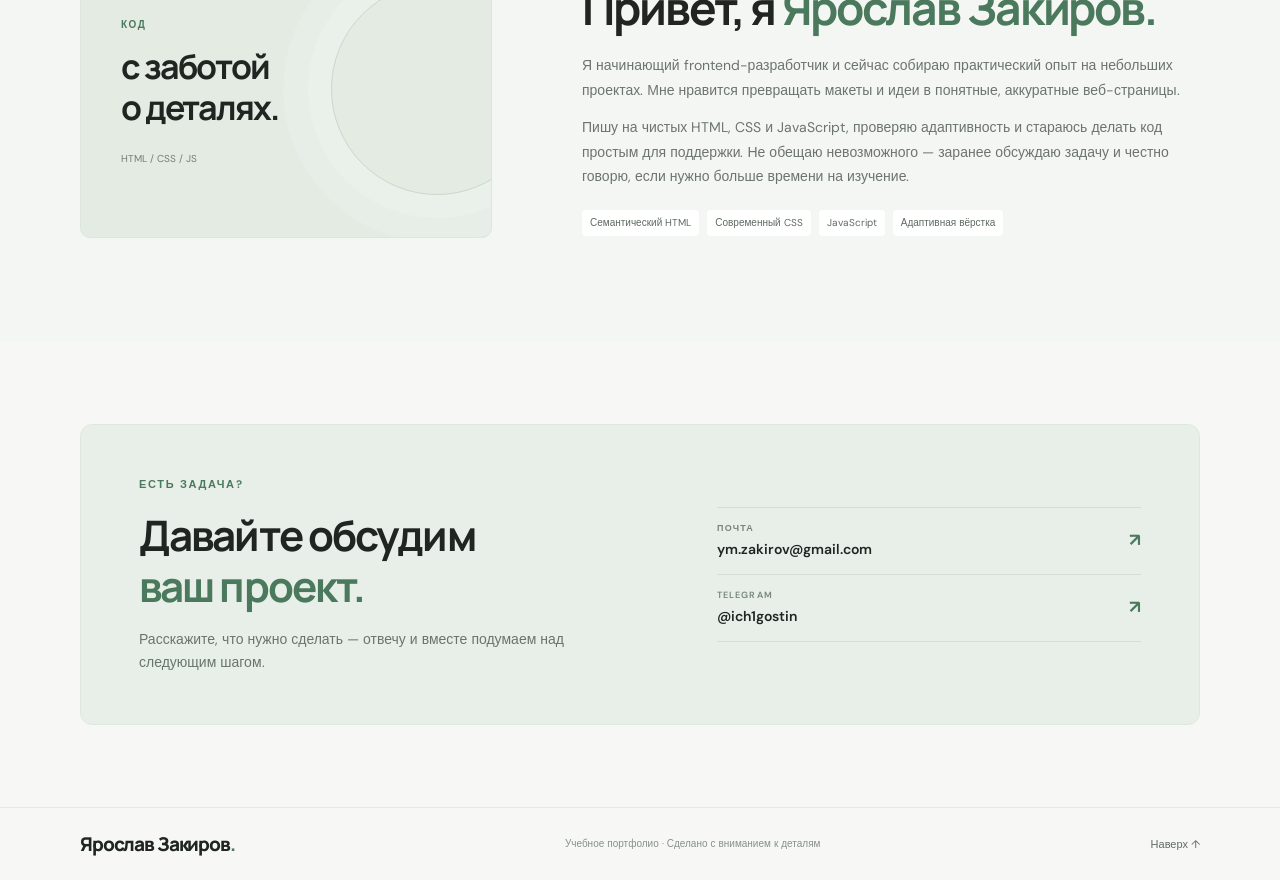
==== commit f109748a: "н" ====
--- a/index.html
+++ b/index.html
@@ -51,7 +51,7 @@
       <div class="projects-grid">
         <article class="project-card"><div class="project-preview cafe-preview" role="img" aria-label="Макет сайта кофейни: тёплые тона, меню и иллюстрация чашки кофе"><div class="cafe-browser"><span>КОФЕЙНЯ / МОСКВА</span><span>МЕНЮ　О НАС　КОНТАКТЫ</span></div><div class="cafe-layout"><div><small>ТВОЁ МЕСТО ДЛЯ ПАУЗЫ</small><b>Хороший<br>кофе. Тихий<br>утро.</b><i>Заглянуть к нам　↗</i></div><div class="coffee-cup"><span>☕</span></div></div></div><div class="project-info"><div class="project-topline"><span class="project-type">Лендинг</span><span class="project-index">01 / 03</span></div><h3>North Coffee</h3><p>Концепт страницы локальной кофейни: атмосферная подача, меню и адаптивная структура.</p><div class="tag-list"><span>HTML</span><span>CSS Grid</span><span>Адаптивность</span></div><div class="project-actions"><a href="north-coffee/" target="_blank" rel="noopener noreferrer">&#1054;&#1090;&#1082;&#1088;&#1099;&#1090;&#1100;&#32;&#1087;&#1088;&#1086;&#1077;&#1082;&#1090; <span aria-hidden="true">&#8599;</span></a><a href="https://github.com/fsdfsdfsdf137-ai/fsdfsdfsdf137-ai.github.io/tree/main/north-coffee" target="_blank" rel="noopener noreferrer">&#1048;&#1089;&#1093;&#1086;&#1076;&#1085;&#1099;&#1081;&#32;&#1082;&#1086;&#1076;</a></div></div></article>
         <article class="project-card"><div class="project-preview task-preview" role="img" aria-label="Макет приложения TaskFlow с колонками задач и боковым меню"><div class="task-sidebar"><b>◈ taskflow</b><span>◫　Мои задачи</span><span>◷　Сегодня</span><span>⚙　Настройки</span><small>РАБОЧЕЕ ПРОСТРАНСТВО</small></div><div class="task-board"><div class="task-greeting">Ваш список дел<small>Небольшие шаги — большие дела</small></div><div class="task-columns"><div><b>К выполнению</b><i>Задача в процессе</i><i>Подготовить план</i></div><div><b>Готово</b><i>Разобрать почту</i></div></div></div></div><div class="project-info"><div class="project-topline"><span class="project-type">Веб-приложение</span><span class="project-index">02 / 03</span></div><h3>TaskFlow</h3><p>Браузерный менеджер задач: создание, редактирование, фильтрация и локальное сохранение.</p><div class="tag-list"><span>JavaScript</span><span>localStorage</span><span>Адаптивность</span></div><div class="project-actions taskflow-actions"><a class="taskflow-open" href="taskflow/" target="_blank" rel="noopener noreferrer">Открыть TaskFlow <span aria-hidden="true">↗</span></a><a class="taskflow-source" href="https://github.com/fsdfsdfsdf137-ai/fsdfsdfsdf137-ai.github.io/tree/main/taskflow" target="_blank" rel="noopener noreferrer">Исходный код</a></div></div></article>
-        <article class="project-card"><div class="project-preview calc-preview" role="img" aria-label="Макет калькулятора с выбором услуг и итоговой стоимостью"><div class="calc-window"><div class="calc-heading">Рассчитать стоимость<small>Выберите, что нужно сделать</small></div><div class="calc-option"><span class="fake-check checked">✓</span> Лендинг <b>от 15 000 ₽</b></div><div class="calc-option"><span class="fake-check"></span> Адаптивная вёрстка <b>от 8 000 ₽</b></div><div class="calc-option"><span class="fake-check"></span> Интерактивный блок <b>от 3 000 ₽</b></div><div class="calc-total"><span>Предварительно</span><b>15 000 ₽</b></div><div class="calc-cta">ОБСУДИТЬ ПРОЕКТ　↗</div></div></div><div class="project-info"><div class="project-topline"><span class="project-type">Интерактивный инструмент</span><span class="project-index">03 / 03</span></div><h3>Калькулятор услуг</h3><p>Учебный пример интерактивного расчёта. Цены демонстрационные, не являются офертой.</p><div class="tag-list"><span>JavaScript</span><span>Формы</span><span>Логика расчёта</span></div></div></article>
+        <article class="project-card"><div class="project-preview calc-preview" role="img" aria-label="Макет калькулятора с выбором услуг и итоговой стоимостью"><div class="calc-window"><div class="calc-heading">Рассчитать стоимость<small>Выберите, что нужно сделать</small></div><div class="calc-option"><span class="fake-check checked">✓</span> Лендинг <b>от 15 000 ₽</b></div><div class="calc-option"><span class="fake-check"></span> Адаптивная вёрстка <b>от 8 000 ₽</b></div><div class="calc-option"><span class="fake-check"></span> Интерактивный блок <b>от 3 000 ₽</b></div><div class="calc-total"><span>Предварительно</span><b>15 000 ₽</b></div><div class="calc-cta">ОБСУДИТЬ ПРОЕКТ　↗</div></div></div><div class="project-info"><div class="project-topline"><span class="project-type">Интерактивный инструмент</span><span class="project-index">03 / 03</span></div><h3>WebCost</h3><p>Демонстрационный калькулятор с параметрами проекта, пересчётом стоимости и подробной расшифровкой.</p><div class="tag-list"><span>JavaScript</span><span>Формы</span><span>Валидация</span></div><div class="project-actions"><a href="webcost/" target="_blank" rel="noopener noreferrer">Открыть проект <span aria-hidden="true">↗</span></a><a href="https://github.com/fsdfsdfsdf137-ai/fsdfsdfsdf137-ai.github.io/tree/main/webcost" target="_blank" rel="noopener noreferrer">Исходный код</a></div></div></article>
       </div>
     </div></section>
     <section class="section process-section" id="process" aria-labelledby="process-title"><div class="container process-layout"><div class="process-intro"><p class="eyebrow">БЕЗ НЕОЖИДАННОСТЕЙ</p><h2 id="process-title">Как я<br><span>работаю.</span></h2><p>Держу связь и показываю промежуточный результат. Если что-то непонятно — объясняю простыми словами.</p><a class="text-link" href="#contacts">Задать вопрос <span aria-hidden="true">↗</span></a></div><div class="process-steps"><article class="process-step"><span class="step-number">01</span><div><h3>Знакомимся</h3><p>Вы рассказываете о задаче и показываете примеры. Вместе определяем объём работ.</p></div></article><article class="process-step"><span class="step-number">02</span><div><h3>Согласуем план</h3><p>Обсуждаем сроки, детали и результат. До старта фиксируем договорённости.</p></div></article><article class="process-step"><span class="step-number">03</span><div><h3>Делаю и проверяю</h3><p>Показываю работу по ходу дела, проверяю её на разных экранах и вношу согласованные правки.</p></div></article><article class="process-step"><span class="step-number">04</span><div><h3>Передаю результат</h3><p>Отправляю готовые файлы и помогаю разобраться, как их использовать.</p></div></article></div></div></section>
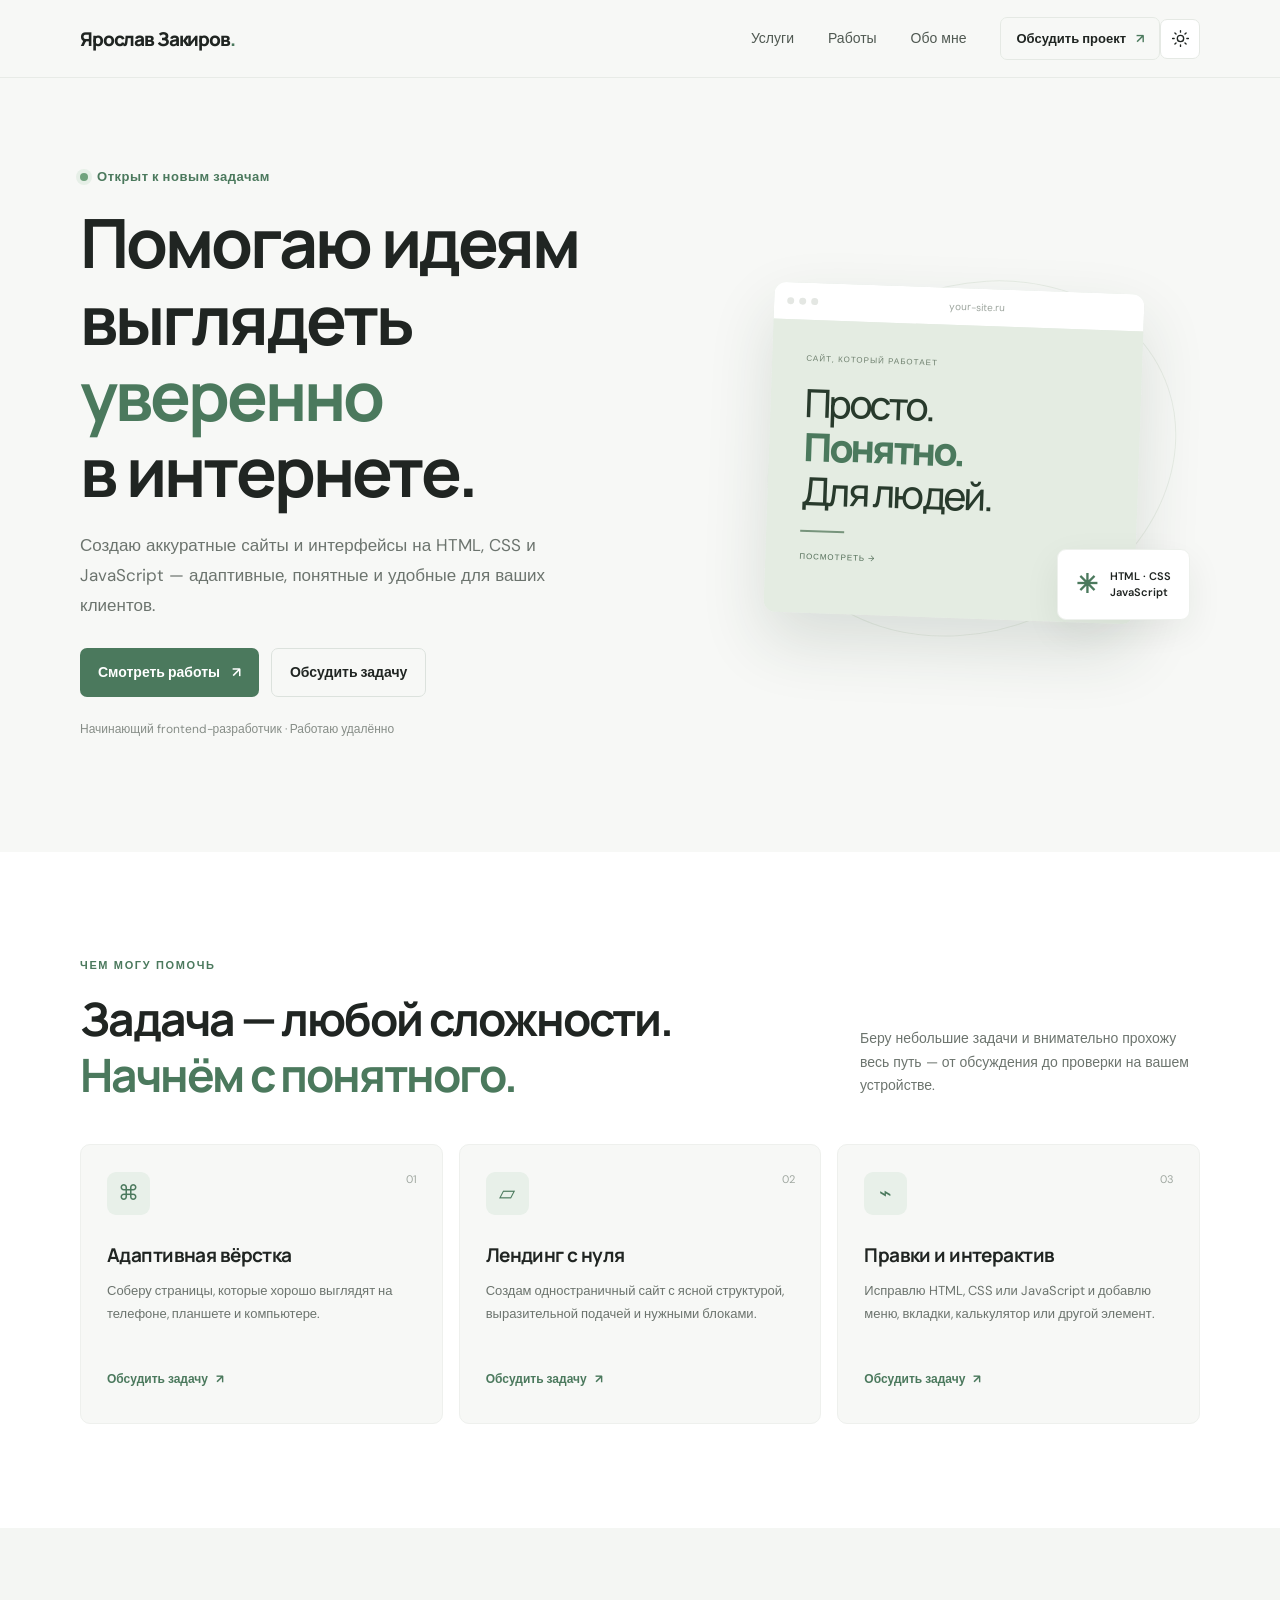
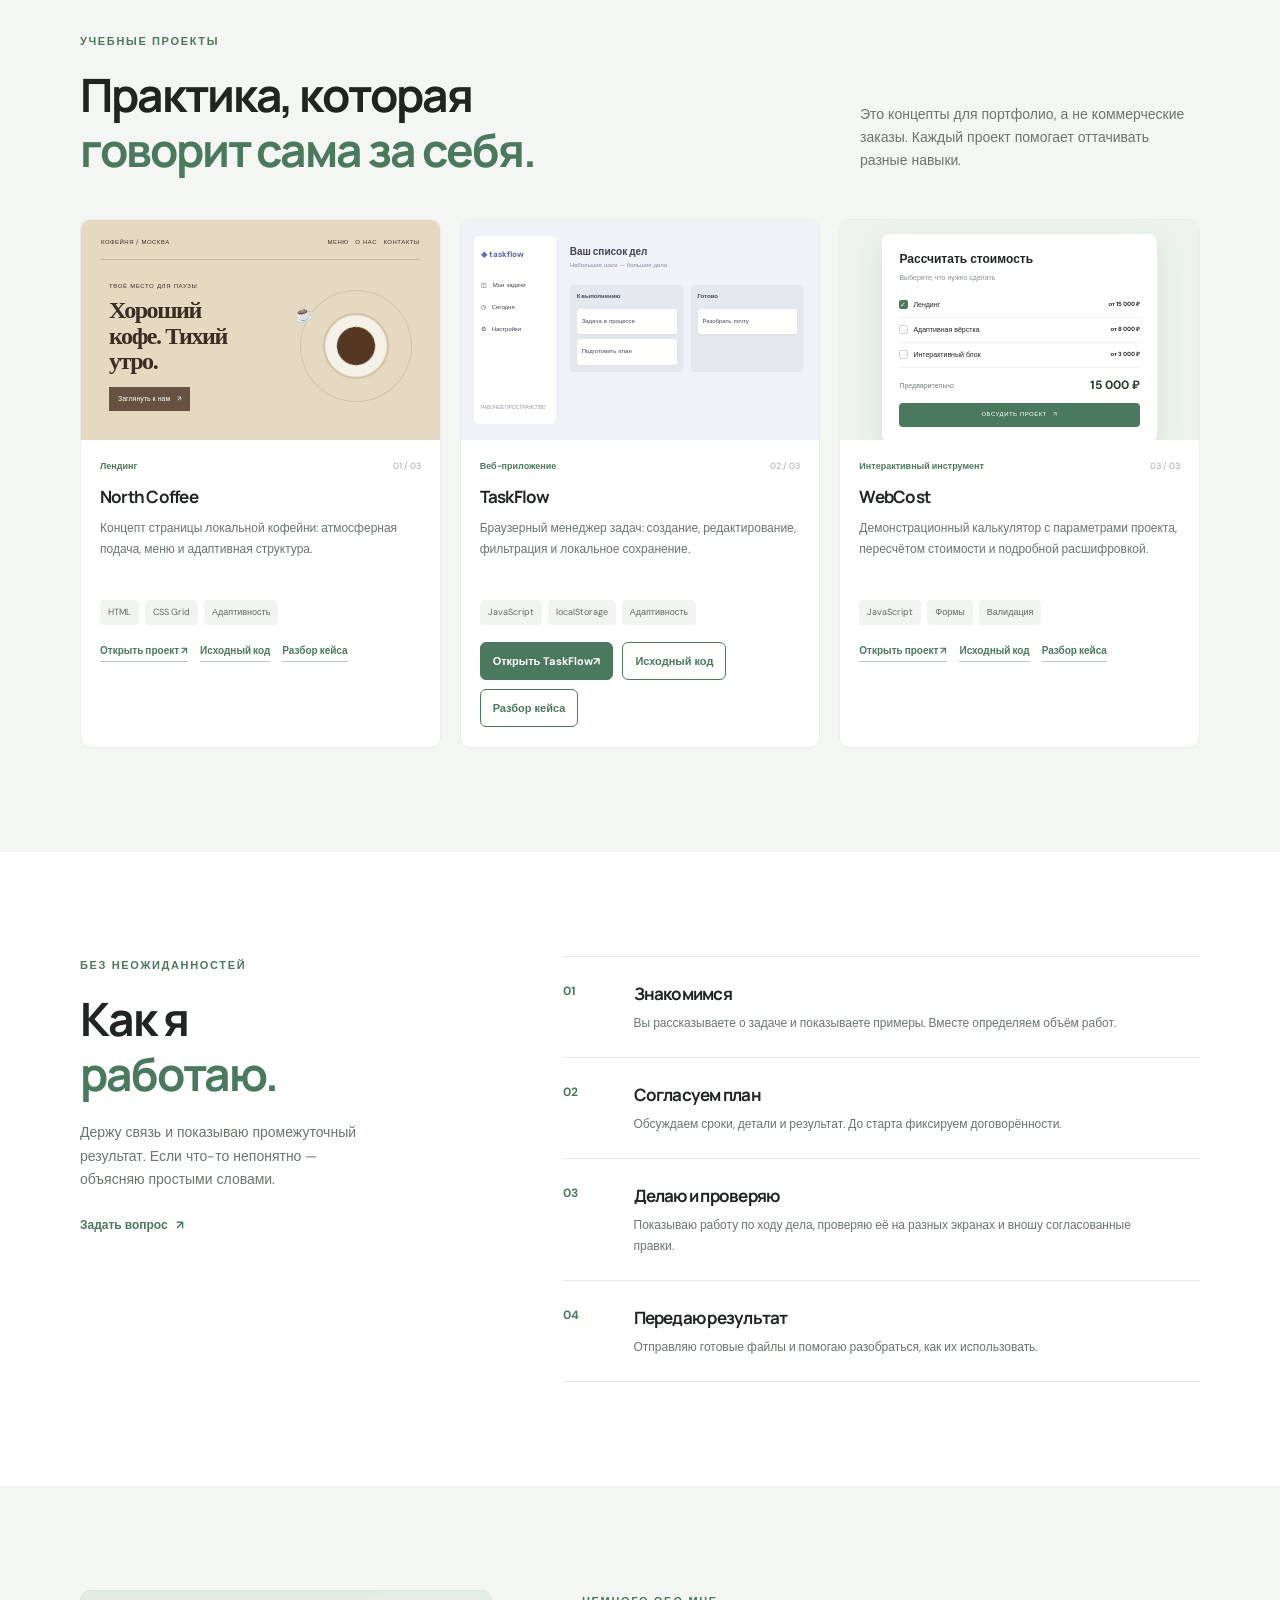
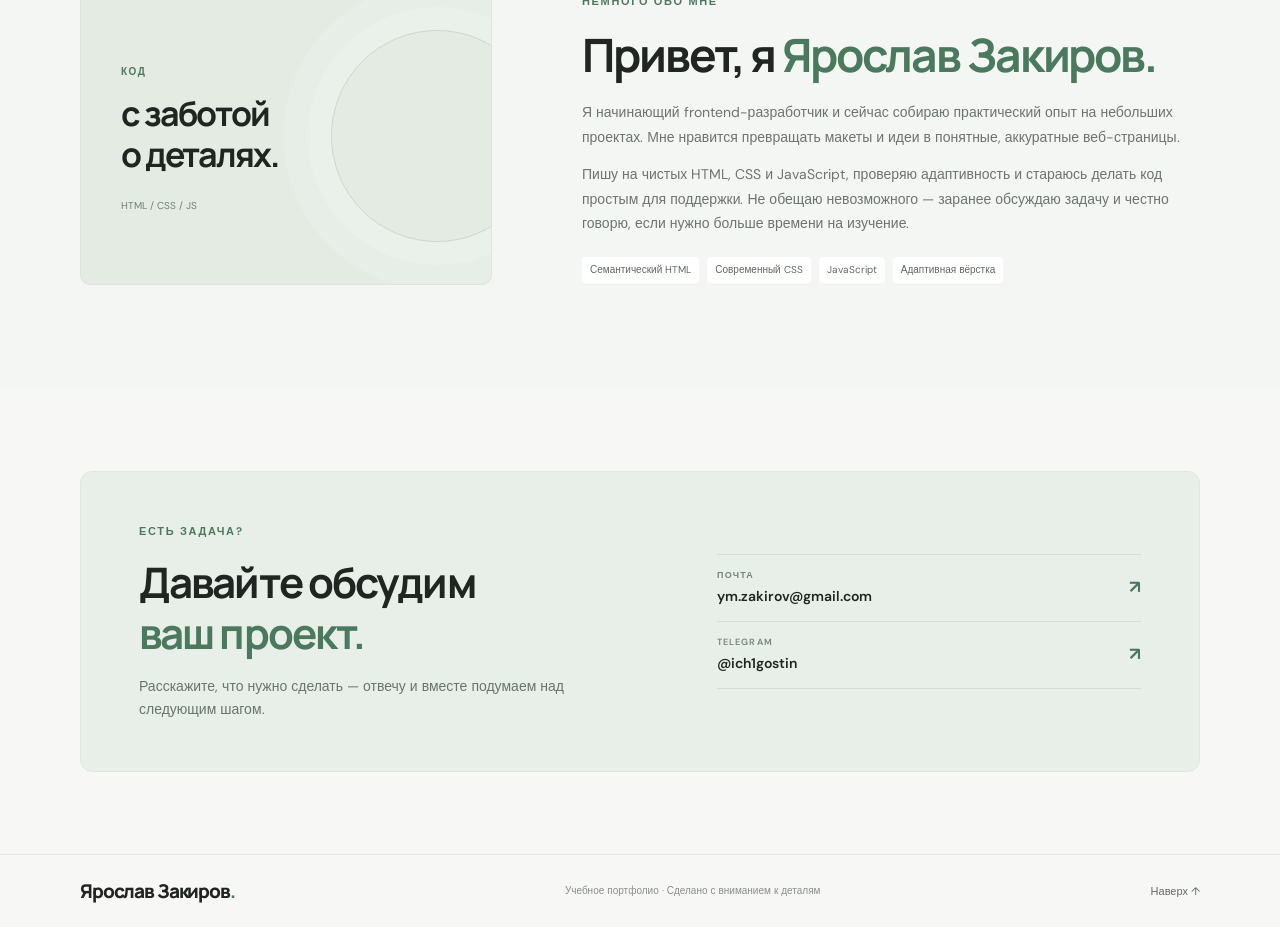
==== commit 368fb2ef: "о" ====
--- a/index.html
+++ b/index.html
@@ -49,9 +49,9 @@
     <section class="section projects-section" id="projects" aria-labelledby="projects-title"><div class="container">
       <div class="section-heading"><div><p class="eyebrow">УЧЕБНЫЕ ПРОЕКТЫ</p><h2 id="projects-title">Практика, которая<br><span>говорит сама за себя.</span></h2></div><p class="section-aside">Это концепты для портфолио, а не коммерческие заказы. Каждый проект помогает оттачивать разные навыки.</p></div>
       <div class="projects-grid">
-        <article class="project-card"><div class="project-preview cafe-preview" role="img" aria-label="Макет сайта кофейни: тёплые тона, меню и иллюстрация чашки кофе"><div class="cafe-browser"><span>КОФЕЙНЯ / МОСКВА</span><span>МЕНЮ　О НАС　КОНТАКТЫ</span></div><div class="cafe-layout"><div><small>ТВОЁ МЕСТО ДЛЯ ПАУЗЫ</small><b>Хороший<br>кофе. Тихий<br>утро.</b><i>Заглянуть к нам　↗</i></div><div class="coffee-cup"><span>☕</span></div></div></div><div class="project-info"><div class="project-topline"><span class="project-type">Лендинг</span><span class="project-index">01 / 03</span></div><h3>North Coffee</h3><p>Концепт страницы локальной кофейни: атмосферная подача, меню и адаптивная структура.</p><div class="tag-list"><span>HTML</span><span>CSS Grid</span><span>Адаптивность</span></div><div class="project-actions"><a href="north-coffee/" target="_blank" rel="noopener noreferrer">&#1054;&#1090;&#1082;&#1088;&#1099;&#1090;&#1100;&#32;&#1087;&#1088;&#1086;&#1077;&#1082;&#1090; <span aria-hidden="true">&#8599;</span></a><a href="https://github.com/fsdfsdfsdf137-ai/fsdfsdfsdf137-ai.github.io/tree/main/north-coffee" target="_blank" rel="noopener noreferrer">&#1048;&#1089;&#1093;&#1086;&#1076;&#1085;&#1099;&#1081;&#32;&#1082;&#1086;&#1076;</a></div></div></article>
-        <article class="project-card"><div class="project-preview task-preview" role="img" aria-label="Макет приложения TaskFlow с колонками задач и боковым меню"><div class="task-sidebar"><b>◈ taskflow</b><span>◫　Мои задачи</span><span>◷　Сегодня</span><span>⚙　Настройки</span><small>РАБОЧЕЕ ПРОСТРАНСТВО</small></div><div class="task-board"><div class="task-greeting">Ваш список дел<small>Небольшие шаги — большие дела</small></div><div class="task-columns"><div><b>К выполнению</b><i>Задача в процессе</i><i>Подготовить план</i></div><div><b>Готово</b><i>Разобрать почту</i></div></div></div></div><div class="project-info"><div class="project-topline"><span class="project-type">Веб-приложение</span><span class="project-index">02 / 03</span></div><h3>TaskFlow</h3><p>Браузерный менеджер задач: создание, редактирование, фильтрация и локальное сохранение.</p><div class="tag-list"><span>JavaScript</span><span>localStorage</span><span>Адаптивность</span></div><div class="project-actions taskflow-actions"><a class="taskflow-open" href="taskflow/" target="_blank" rel="noopener noreferrer">Открыть TaskFlow <span aria-hidden="true">↗</span></a><a class="taskflow-source" href="https://github.com/fsdfsdfsdf137-ai/fsdfsdfsdf137-ai.github.io/tree/main/taskflow" target="_blank" rel="noopener noreferrer">Исходный код</a></div></div></article>
-        <article class="project-card"><div class="project-preview calc-preview" role="img" aria-label="Макет калькулятора с выбором услуг и итоговой стоимостью"><div class="calc-window"><div class="calc-heading">Рассчитать стоимость<small>Выберите, что нужно сделать</small></div><div class="calc-option"><span class="fake-check checked">✓</span> Лендинг <b>от 15 000 ₽</b></div><div class="calc-option"><span class="fake-check"></span> Адаптивная вёрстка <b>от 8 000 ₽</b></div><div class="calc-option"><span class="fake-check"></span> Интерактивный блок <b>от 3 000 ₽</b></div><div class="calc-total"><span>Предварительно</span><b>15 000 ₽</b></div><div class="calc-cta">ОБСУДИТЬ ПРОЕКТ　↗</div></div></div><div class="project-info"><div class="project-topline"><span class="project-type">Интерактивный инструмент</span><span class="project-index">03 / 03</span></div><h3>WebCost</h3><p>Демонстрационный калькулятор с параметрами проекта, пересчётом стоимости и подробной расшифровкой.</p><div class="tag-list"><span>JavaScript</span><span>Формы</span><span>Валидация</span></div><div class="project-actions"><a href="webcost/" target="_blank" rel="noopener noreferrer">Открыть проект <span aria-hidden="true">↗</span></a><a href="https://github.com/fsdfsdfsdf137-ai/fsdfsdfsdf137-ai.github.io/tree/main/webcost" target="_blank" rel="noopener noreferrer">Исходный код</a></div></div></article>
+        <article class="project-card"><div class="project-preview cafe-preview" role="img" aria-label="Макет сайта кофейни: тёплые тона, меню и иллюстрация чашки кофе"><div class="cafe-browser"><span>КОФЕЙНЯ / МОСКВА</span><span>МЕНЮ　О НАС　КОНТАКТЫ</span></div><div class="cafe-layout"><div><small>ТВОЁ МЕСТО ДЛЯ ПАУЗЫ</small><b>Хороший<br>кофе. Тихий<br>утро.</b><i>Заглянуть к нам　↗</i></div><div class="coffee-cup"><span>☕</span></div></div></div><div class="project-info"><div class="project-topline"><span class="project-type">Лендинг</span><span class="project-index">01 / 03</span></div><h3>North Coffee</h3><p>Концепт страницы локальной кофейни: атмосферная подача, меню и адаптивная структура.</p><div class="tag-list"><span>HTML</span><span>CSS Grid</span><span>Адаптивность</span></div><div class="project-actions"><a href="north-coffee/" target="_blank" rel="noopener noreferrer">&#1054;&#1090;&#1082;&#1088;&#1099;&#1090;&#1100;&#32;&#1087;&#1088;&#1086;&#1077;&#1082;&#1090; <span aria-hidden="true">&#8599;</span></a><a href="https://github.com/fsdfsdfsdf137-ai/fsdfsdfsdf137-ai.github.io/tree/main/north-coffee" target="_blank" rel="noopener noreferrer">&#1048;&#1089;&#1093;&#1086;&#1076;&#1085;&#1099;&#1081;&#32;&#1082;&#1086;&#1076;</a><a href="cases/north-coffee.html">Разбор кейса</a></div></div></article>
+        <article class="project-card"><div class="project-preview task-preview" role="img" aria-label="Макет приложения TaskFlow с колонками задач и боковым меню"><div class="task-sidebar"><b>◈ taskflow</b><span>◫　Мои задачи</span><span>◷　Сегодня</span><span>⚙　Настройки</span><small>РАБОЧЕЕ ПРОСТРАНСТВО</small></div><div class="task-board"><div class="task-greeting">Ваш список дел<small>Небольшие шаги — большие дела</small></div><div class="task-columns"><div><b>К выполнению</b><i>Задача в процессе</i><i>Подготовить план</i></div><div><b>Готово</b><i>Разобрать почту</i></div></div></div></div><div class="project-info"><div class="project-topline"><span class="project-type">Веб-приложение</span><span class="project-index">02 / 03</span></div><h3>TaskFlow</h3><p>Браузерный менеджер задач: создание, редактирование, фильтрация и локальное сохранение.</p><div class="tag-list"><span>JavaScript</span><span>localStorage</span><span>Адаптивность</span></div><div class="project-actions taskflow-actions"><a class="taskflow-open" href="taskflow/" target="_blank" rel="noopener noreferrer">Открыть TaskFlow <span aria-hidden="true">↗</span></a><a class="taskflow-source" href="https://github.com/fsdfsdfsdf137-ai/fsdfsdfsdf137-ai.github.io/tree/main/taskflow" target="_blank" rel="noopener noreferrer">Исходный код</a><a href="cases/taskflow.html">Разбор кейса</a></div></div></article>
+        <article class="project-card"><div class="project-preview calc-preview" role="img" aria-label="Макет калькулятора с выбором услуг и итоговой стоимостью"><div class="calc-window"><div class="calc-heading">Рассчитать стоимость<small>Выберите, что нужно сделать</small></div><div class="calc-option"><span class="fake-check checked">✓</span> Лендинг <b>от 15 000 ₽</b></div><div class="calc-option"><span class="fake-check"></span> Адаптивная вёрстка <b>от 8 000 ₽</b></div><div class="calc-option"><span class="fake-check"></span> Интерактивный блок <b>от 3 000 ₽</b></div><div class="calc-total"><span>Предварительно</span><b>15 000 ₽</b></div><div class="calc-cta">ОБСУДИТЬ ПРОЕКТ　↗</div></div></div><div class="project-info"><div class="project-topline"><span class="project-type">Интерактивный инструмент</span><span class="project-index">03 / 03</span></div><h3>WebCost</h3><p>Демонстрационный калькулятор с параметрами проекта, пересчётом стоимости и подробной расшифровкой.</p><div class="tag-list"><span>JavaScript</span><span>Формы</span><span>Валидация</span></div><div class="project-actions"><a href="webcost/" target="_blank" rel="noopener noreferrer">Открыть проект <span aria-hidden="true">↗</span></a><a href="https://github.com/fsdfsdfsdf137-ai/fsdfsdfsdf137-ai.github.io/tree/main/webcost" target="_blank" rel="noopener noreferrer">Исходный код</a><a href="cases/webcost.html">Разбор кейса</a></div></div></article>
       </div>
     </div></section>
     <section class="section process-section" id="process" aria-labelledby="process-title"><div class="container process-layout"><div class="process-intro"><p class="eyebrow">БЕЗ НЕОЖИДАННОСТЕЙ</p><h2 id="process-title">Как я<br><span>работаю.</span></h2><p>Держу связь и показываю промежуточный результат. Если что-то непонятно — объясняю простыми словами.</p><a class="text-link" href="#contacts">Задать вопрос <span aria-hidden="true">↗</span></a></div><div class="process-steps"><article class="process-step"><span class="step-number">01</span><div><h3>Знакомимся</h3><p>Вы рассказываете о задаче и показываете примеры. Вместе определяем объём работ.</p></div></article><article class="process-step"><span class="step-number">02</span><div><h3>Согласуем план</h3><p>Обсуждаем сроки, детали и результат. До старта фиксируем договорённости.</p></div></article><article class="process-step"><span class="step-number">03</span><div><h3>Делаю и проверяю</h3><p>Показываю работу по ходу дела, проверяю её на разных экранах и вношу согласованные правки.</p></div></article><article class="process-step"><span class="step-number">04</span><div><h3>Передаю результат</h3><p>Отправляю готовые файлы и помогаю разобраться, как их использовать.</p></div></article></div></div></section>
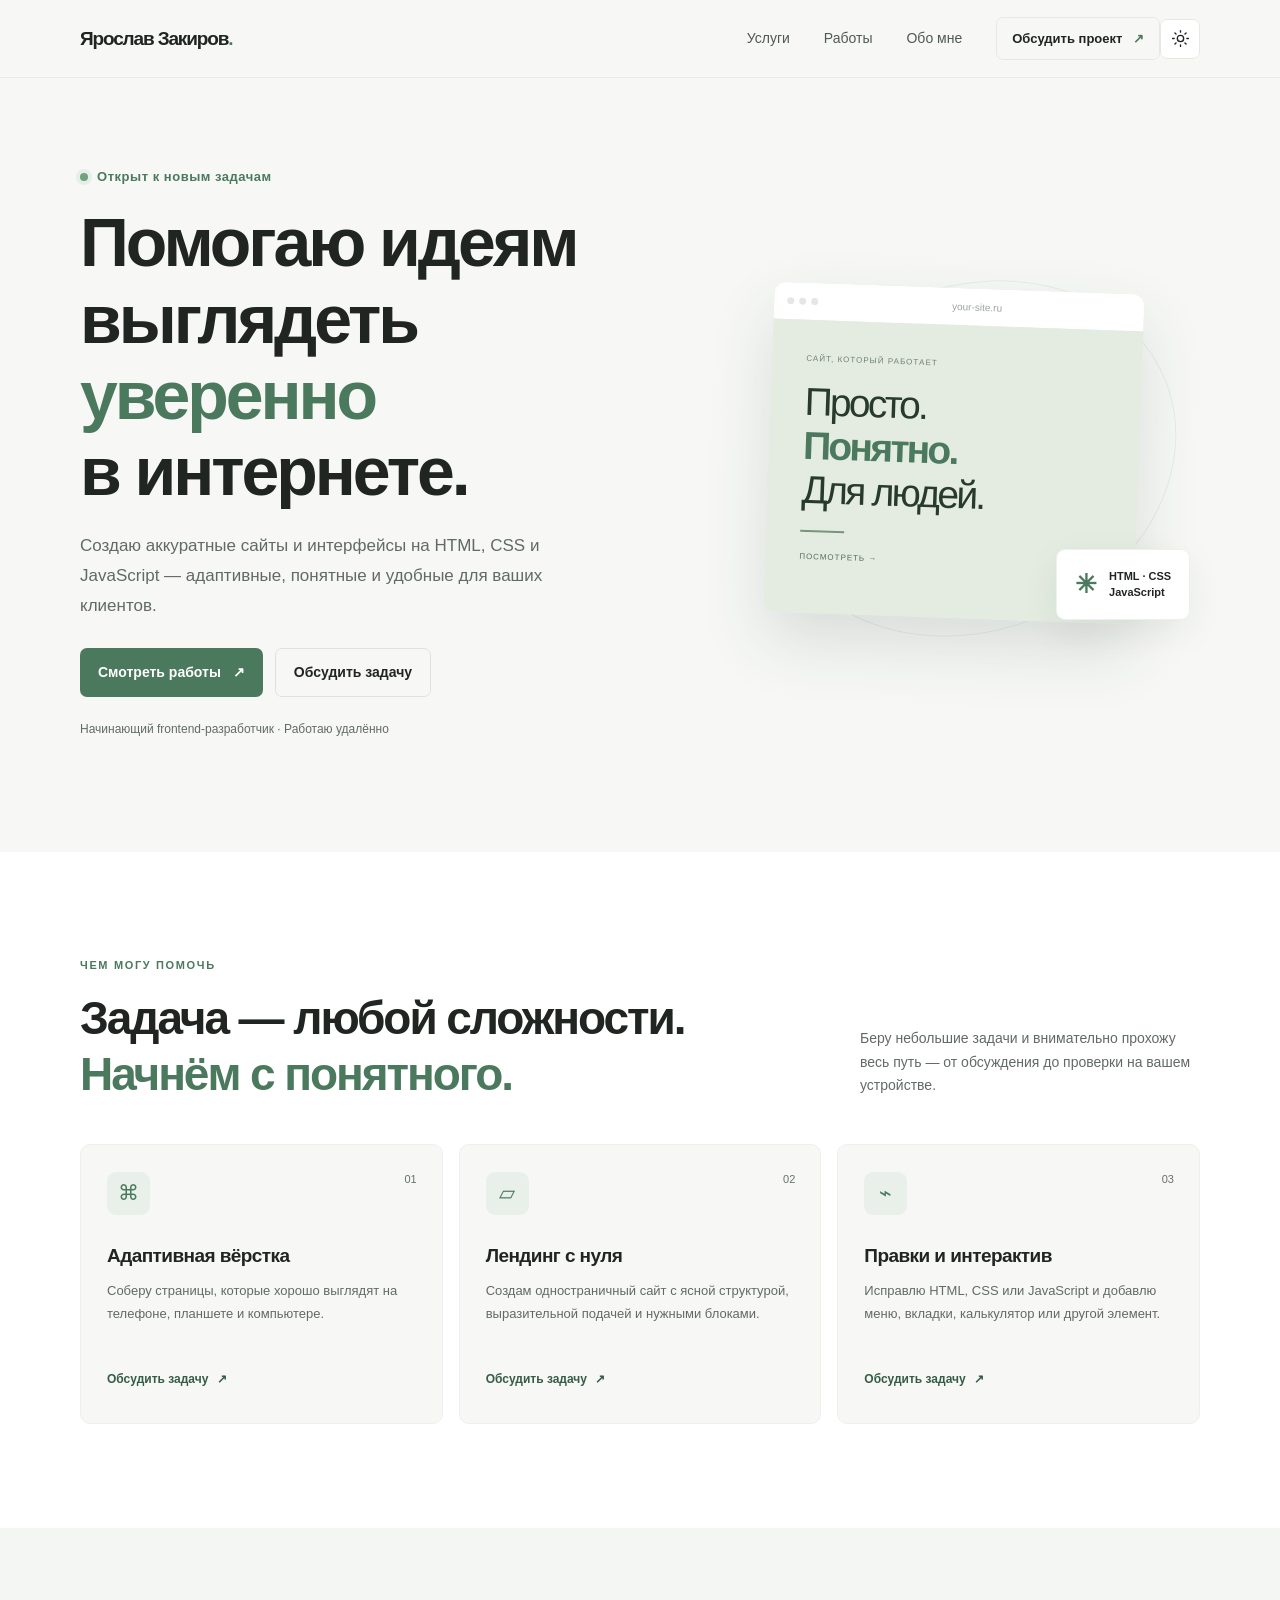
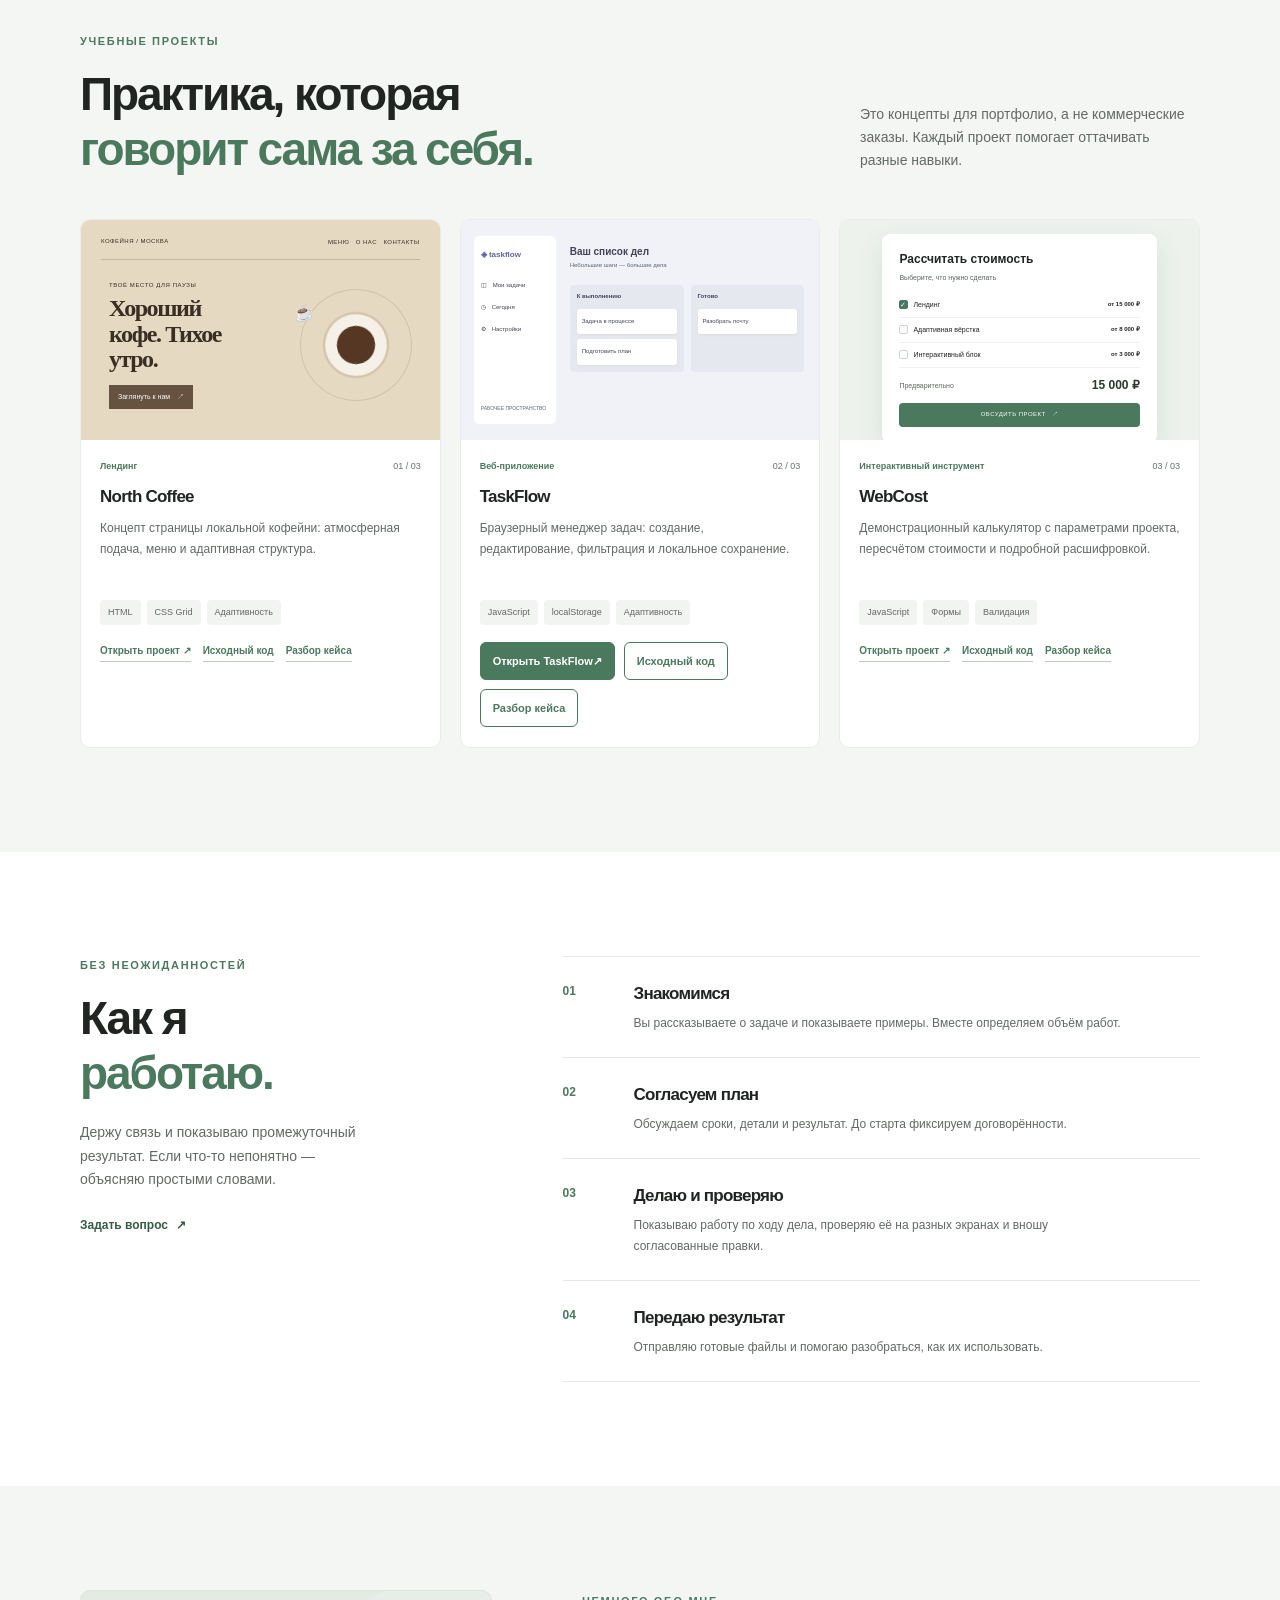
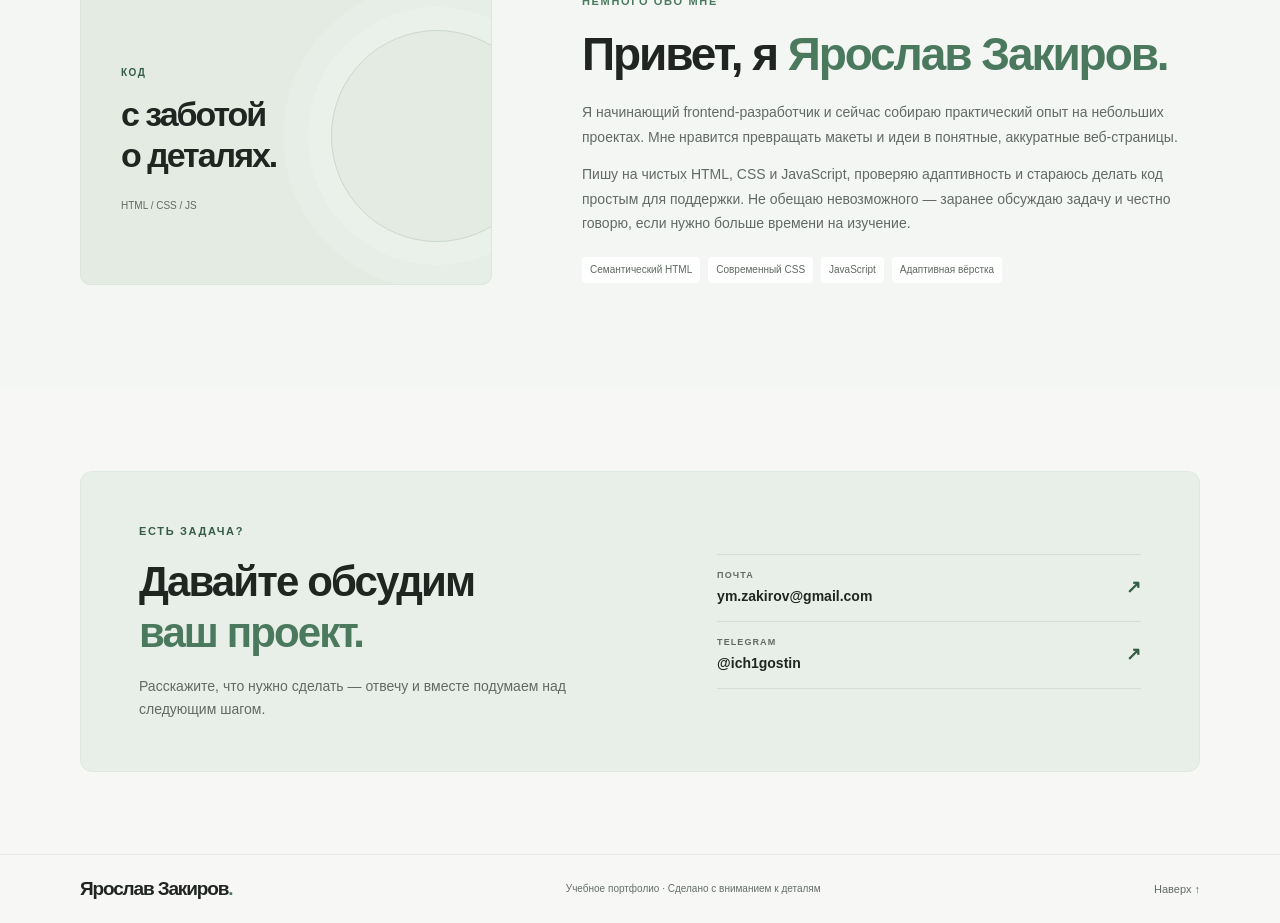
==== commit 916427e6: "Improve accessibility, SEO and error page" ====
--- a/index.html
+++ b/index.html
@@ -1,63 +1,96 @@
-<!doctype html>
-<html lang="ru">
-<head>
+<!doctype html>
+<html lang="ru">
+<head>
   <meta charset="utf-8">
-  <meta name="viewport" content="width=device-width, initial-scale=1">
-  <meta name="description" content="Начинающий frontend-разработчик. Адаптивная вёрстка, лендинги и доработка сайтов на HTML, CSS и JavaScript.">
+  <meta http-equiv="Content-Security-Policy" content="default-src 'self'; script-src 'self'; style-src 'self' 'unsafe-inline' https://fonts.googleapis.com; font-src https://fonts.gstatic.com; img-src 'self' data: https://images.unsplash.com; connect-src 'self' https://images.unsplash.com; base-uri 'self'; object-src 'none'; form-action 'self'">
+  <meta name="referrer" content="strict-origin-when-cross-origin">
+  <meta name="robots" content="index, follow">
+  <meta name="viewport" content="width=device-width, initial-scale=1">
+  <meta name="description" content="Начинающий frontend-разработчик. Адаптивная вёрстка, лендинги и доработка сайтов на HTML, CSS и JavaScript.">++++++++++++
   <meta name="theme-color" content="#f7f8f6">
-  <title>Ярослав Закиров — frontend-разработчик</title>
-  <link rel="preconnect" href="https://fonts.googleapis.com">
-  <link rel="preconnect" href="https://fonts.gstatic.com" crossorigin>
-  <link href="https://fonts.googleapis.com/css2?family=DM+Sans:wght@400;500;600;700&family=Manrope:wght@400;500;600;700;800&display=swap" rel="stylesheet">
-  <link rel="stylesheet" href="css/style.css">
-  <script src="js/main.js" defer></script>
-</head>
-<body>
-  <a class="skip-link" href="#main">Перейти к содержимому</a>
-  <header class="site-header">
-    <div class="container header-inner">
-      <a class="brand" href="#home" aria-label="Ярослав Закиров — на главную">Ярослав Закиров<span>.</span></a>
-      <button class="theme-toggle" type="button" aria-label="&#1042;&#1082;&#1083;&#1102;&#1095;&#1080;&#1090;&#1100;&#32;&#1090;&#1105;&#1084;&#1085;&#1091;&#1102;&#32;&#1090;&#1077;&#1084;&#1091;" aria-pressed="false" title="&#1057;&#1084;&#1077;&#1085;&#1080;&#1090;&#1100;&#32;&#1090;&#1077;&#1084;&#1091;">
-        <svg class="theme-icon theme-icon-sun" viewBox="0 0 24 24" aria-hidden="true"><circle cx="12" cy="12" r="4"></circle><path d="M12 2v2m0 16v2M4.93 4.93l1.42 1.42m11.3 11.3 1.42 1.42M2 12h2m16 0h2M4.93 19.07l1.42-1.42m11.3-11.3 1.42-1.42"></path></svg>
-        <svg class="theme-icon theme-icon-moon" viewBox="0 0 24 24" aria-hidden="true"><path d="M20.5 14.2A8.5 8.5 0 0 1 9.8 3.5 8.5 8.5 0 1 0 20.5 14.2Z"></path></svg>
-      </button>
-      <button class="menu-toggle" type="button" aria-expanded="false" aria-controls="site-nav" aria-label="Открыть меню"><span></span><span></span></button>
-      <nav class="site-nav" id="site-nav" aria-label="Основная навигация">
-        <a href="#services">Услуги</a><a href="#projects">Работы</a><a href="#about">Обо мне</a>
-        <a class="nav-contact" href="#contacts">Обсудить проект <span aria-hidden="true">↗</span></a>
-      </nav>
-    </div>
-  </header>
-  <main id="main">
-    <section class="hero section" id="home" aria-labelledby="hero-title"><div class="container hero-grid">
-      <div class="hero-copy"><p class="eyebrow"><span class="status-dot"></span> Открыт к новым задачам</p>
-        <h1 id="hero-title">Помогаю идеям<br>выглядеть <span>уверенно</span><br>в интернете.</h1>
-        <p class="hero-description">Создаю аккуратные сайты и интерфейсы на HTML, CSS и JavaScript — адаптивные, понятные и удобные для ваших клиентов.</p>
-        <div class="hero-actions"><a class="button button-primary" href="#projects">Смотреть работы <span aria-hidden="true">↗</span></a><a class="button button-secondary" href="#contacts">Обсудить задачу</a></div>
-        <p class="hero-note">Начинающий frontend-разработчик · Работаю удалённо</p>
-      </div>
-      <div class="hero-visual" aria-hidden="true"><div class="visual-card visual-card-main"><div class="visual-top"><span></span><span></span><span></span><i>your-site.ru</i></div><div class="visual-content"><div class="visual-label">САЙТ, КОТОРЫЙ РАБОТАЕТ</div><div class="visual-title">Просто.<br><b>Понятно.</b><br>Для людей.</div><div class="visual-line"></div><div class="visual-link">ПОСМОТРЕТЬ →</div></div></div><div class="visual-badge"><span class="badge-icon">✳</span><span>HTML · CSS<br>JavaScript</span></div><div class="visual-orbit"></div></div>
-    </div></section>
-    <section class="section services-section" id="services" aria-labelledby="services-title"><div class="container">
-      <div class="section-heading"><div><p class="eyebrow">ЧЕМ МОГУ ПОМОЧЬ</p><h2 id="services-title">Задача — любой сложности.<br><span>Начнём с понятного.</span></h2></div><p class="section-aside">Беру небольшие задачи и внимательно прохожу весь путь — от обсуждения до проверки на вашем устройстве.</p></div>
-      <div class="services-grid">
-        <article class="service-card"><span class="service-number">01</span><div class="service-icon" aria-hidden="true">⌘</div><h3>Адаптивная вёрстка</h3><p>Соберу страницы, которые хорошо выглядят на телефоне, планшете и компьютере.</p><a href="#contacts" class="text-link">Обсудить задачу <span aria-hidden="true">↗</span></a></article>
-        <article class="service-card"><span class="service-number">02</span><div class="service-icon" aria-hidden="true">▱</div><h3>Лендинг с нуля</h3><p>Создам одностраничный сайт с ясной структурой, выразительной подачей и нужными блоками.</p><a href="#contacts" class="text-link">Обсудить задачу <span aria-hidden="true">↗</span></a></article>
-        <article class="service-card"><span class="service-number">03</span><div class="service-icon" aria-hidden="true">⌁</div><h3>Правки и интерактив</h3><p>Исправлю HTML, CSS или JavaScript и добавлю меню, вкладки, калькулятор или другой элемент.</p><a href="#contacts" class="text-link">Обсудить задачу <span aria-hidden="true">↗</span></a></article>
-      </div>
-    </div></section>
-    <section class="section projects-section" id="projects" aria-labelledby="projects-title"><div class="container">
-      <div class="section-heading"><div><p class="eyebrow">УЧЕБНЫЕ ПРОЕКТЫ</p><h2 id="projects-title">Практика, которая<br><span>говорит сама за себя.</span></h2></div><p class="section-aside">Это концепты для портфолио, а не коммерческие заказы. Каждый проект помогает оттачивать разные навыки.</p></div>
-      <div class="projects-grid">
-        <article class="project-card"><div class="project-preview cafe-preview" role="img" aria-label="Макет сайта кофейни: тёплые тона, меню и иллюстрация чашки кофе"><div class="cafe-browser"><span>КОФЕЙНЯ / МОСКВА</span><span>МЕНЮ　О НАС　КОНТАКТЫ</span></div><div class="cafe-layout"><div><small>ТВОЁ МЕСТО ДЛЯ ПАУЗЫ</small><b>Хороший<br>кофе. Тихий<br>утро.</b><i>Заглянуть к нам　↗</i></div><div class="coffee-cup"><span>☕</span></div></div></div><div class="project-info"><div class="project-topline"><span class="project-type">Лендинг</span><span class="project-index">01 / 03</span></div><h3>North Coffee</h3><p>Концепт страницы локальной кофейни: атмосферная подача, меню и адаптивная структура.</p><div class="tag-list"><span>HTML</span><span>CSS Grid</span><span>Адаптивность</span></div><div class="project-actions"><a href="north-coffee/" target="_blank" rel="noopener noreferrer">&#1054;&#1090;&#1082;&#1088;&#1099;&#1090;&#1100;&#32;&#1087;&#1088;&#1086;&#1077;&#1082;&#1090; <span aria-hidden="true">&#8599;</span></a><a href="https://github.com/fsdfsdfsdf137-ai/fsdfsdfsdf137-ai.github.io/tree/main/north-coffee" target="_blank" rel="noopener noreferrer">&#1048;&#1089;&#1093;&#1086;&#1076;&#1085;&#1099;&#1081;&#32;&#1082;&#1086;&#1076;</a><a href="cases/north-coffee.html">Разбор кейса</a></div></div></article>
-        <article class="project-card"><div class="project-preview task-preview" role="img" aria-label="Макет приложения TaskFlow с колонками задач и боковым меню"><div class="task-sidebar"><b>◈ taskflow</b><span>◫　Мои задачи</span><span>◷　Сегодня</span><span>⚙　Настройки</span><small>РАБОЧЕЕ ПРОСТРАНСТВО</small></div><div class="task-board"><div class="task-greeting">Ваш список дел<small>Небольшие шаги — большие дела</small></div><div class="task-columns"><div><b>К выполнению</b><i>Задача в процессе</i><i>Подготовить план</i></div><div><b>Готово</b><i>Разобрать почту</i></div></div></div></div><div class="project-info"><div class="project-topline"><span class="project-type">Веб-приложение</span><span class="project-index">02 / 03</span></div><h3>TaskFlow</h3><p>Браузерный менеджер задач: создание, редактирование, фильтрация и локальное сохранение.</p><div class="tag-list"><span>JavaScript</span><span>localStorage</span><span>Адаптивность</span></div><div class="project-actions taskflow-actions"><a class="taskflow-open" href="taskflow/" target="_blank" rel="noopener noreferrer">Открыть TaskFlow <span aria-hidden="true">↗</span></a><a class="taskflow-source" href="https://github.com/fsdfsdfsdf137-ai/fsdfsdfsdf137-ai.github.io/tree/main/taskflow" target="_blank" rel="noopener noreferrer">Исходный код</a><a href="cases/taskflow.html">Разбор кейса</a></div></div></article>
-        <article class="project-card"><div class="project-preview calc-preview" role="img" aria-label="Макет калькулятора с выбором услуг и итоговой стоимостью"><div class="calc-window"><div class="calc-heading">Рассчитать стоимость<small>Выберите, что нужно сделать</small></div><div class="calc-option"><span class="fake-check checked">✓</span> Лендинг <b>от 15 000 ₽</b></div><div class="calc-option"><span class="fake-check"></span> Адаптивная вёрстка <b>от 8 000 ₽</b></div><div class="calc-option"><span class="fake-check"></span> Интерактивный блок <b>от 3 000 ₽</b></div><div class="calc-total"><span>Предварительно</span><b>15 000 ₽</b></div><div class="calc-cta">ОБСУДИТЬ ПРОЕКТ　↗</div></div></div><div class="project-info"><div class="project-topline"><span class="project-type">Интерактивный инструмент</span><span class="project-index">03 / 03</span></div><h3>WebCost</h3><p>Демонстрационный калькулятор с параметрами проекта, пересчётом стоимости и подробной расшифровкой.</p><div class="tag-list"><span>JavaScript</span><span>Формы</span><span>Валидация</span></div><div class="project-actions"><a href="webcost/" target="_blank" rel="noopener noreferrer">Открыть проект <span aria-hidden="true">↗</span></a><a href="https://github.com/fsdfsdfsdf137-ai/fsdfsdfsdf137-ai.github.io/tree/main/webcost" target="_blank" rel="noopener noreferrer">Исходный код</a><a href="cases/webcost.html">Разбор кейса</a></div></div></article>
-      </div>
-    </div></section>
-    <section class="section process-section" id="process" aria-labelledby="process-title"><div class="container process-layout"><div class="process-intro"><p class="eyebrow">БЕЗ НЕОЖИДАННОСТЕЙ</p><h2 id="process-title">Как я<br><span>работаю.</span></h2><p>Держу связь и показываю промежуточный результат. Если что-то непонятно — объясняю простыми словами.</p><a class="text-link" href="#contacts">Задать вопрос <span aria-hidden="true">↗</span></a></div><div class="process-steps"><article class="process-step"><span class="step-number">01</span><div><h3>Знакомимся</h3><p>Вы рассказываете о задаче и показываете примеры. Вместе определяем объём работ.</p></div></article><article class="process-step"><span class="step-number">02</span><div><h3>Согласуем план</h3><p>Обсуждаем сроки, детали и результат. До старта фиксируем договорённости.</p></div></article><article class="process-step"><span class="step-number">03</span><div><h3>Делаю и проверяю</h3><p>Показываю работу по ходу дела, проверяю её на разных экранах и вношу согласованные правки.</p></div></article><article class="process-step"><span class="step-number">04</span><div><h3>Передаю результат</h3><p>Отправляю готовые файлы и помогаю разобраться, как их использовать.</p></div></article></div></div></section>
-    <section class="section about-section" id="about" aria-labelledby="about-title"><div class="container about-layout"><div class="about-mark" aria-hidden="true"><span>КОД</span><b>с заботой<br>о деталях.</b><i>HTML / CSS / JS</i></div><div class="about-copy"><p class="eyebrow">НЕМНОГО ОБО МНЕ</p><h2 id="about-title">Привет, я <span>Ярослав Закиров.</span></h2><p>Я начинающий frontend-разработчик и сейчас собираю практический опыт на небольших проектах. Мне нравится превращать макеты и идеи в понятные, аккуратные веб-страницы.</p><p>Пишу на чистых HTML, CSS и JavaScript, проверяю адаптивность и стараюсь делать код простым для поддержки. Не обещаю невозможного — заранее обсуждаю задачу и честно говорю, если нужно больше времени на изучение.</p><div class="about-skills"><span>Семантический HTML</span><span>Современный CSS</span><span>JavaScript</span><span>Адаптивная вёрстка</span></div></div></div></section>
-    <section class="section contact-section" id="contacts" aria-labelledby="contact-title"><div class="container contact-panel"><div><p class="eyebrow">ЕСТЬ ЗАДАЧА?</p><h2 id="contact-title">Давайте обсудим<br><span>ваш проект.</span></h2><p class="contact-description">Расскажите, что нужно сделать — отвечу и вместе подумаем над следующим шагом.</p></div><div class="contact-links"><a class="contact-link" href="mailto:ym.zakirov@gmail.com"><span><small>ПОЧТА</small>ym.zakirov@gmail.com</span><b aria-hidden="true">↗</b></a><a class="contact-link" href="https://t.me/@ich1gostin" target="_blank" rel="noopener noreferrer"><span><small>TELEGRAM</small>@ich1gostin</span><b aria-hidden="true">↗</b></a></div></div></section>
-  </main>
-  <footer class="site-footer"><div class="container footer-inner"><a class="brand" href="#home">Ярослав Закиров<span>.</span></a><p>Учебное портфолио · Сделано с вниманием к деталям</p><a class="back-to-top" href="#home">Наверх ↑</a></div></footer>
-</body>
-</html>
+  <meta property="og:type" content="website">
+  <meta property="og:locale" content="ru_RU">
+  <meta property="og:site_name" content="Портфолио Ярослава Закирова">
+  <meta property="og:title" content="Ярослав Закиров — frontend-разработчик">
+  <meta property="og:description" content="Начинающий frontend-разработчик. Адаптивная вёрстка, лендинги и доработка сайтов на HTML, CSS и JavaScript.">
+  <meta property="og:url" content="https://fsdfsdfsdf137-ai.github.io/">
+  <meta property="og:image" content="https://fsdfsdfsdf137-ai.github.io/og-image.png">
+  <meta property="og:image:type" content="image/png">
+  <meta property="og:image:width" content="1200">
+  <meta property="og:image:height" content="630">
+  <meta property="og:image:alt" content="Портфолио Ярослава Закирова — frontend-разработчик">
+  <meta name="twitter:card" content="summary_large_image">
+  <meta name="twitter:title" content="Ярослав Закиров — frontend-разработчик">
+  <meta name="twitter:description" content="Начинающий frontend-разработчик. Адаптивная вёрстка, лендинги и доработка сайтов на HTML, CSS и JavaScript.">
+  <meta name="twitter:image" content="https://fsdfsdfsdf137-ai.github.io/og-image.png">
+  <link rel="canonical" href="https://fsdfsdfsdf137-ai.github.io/">
+  <link rel="icon" type="image/svg+xml" href="favicon.svg">
+  <link rel="apple-touch-icon" href="apple-touch-icon.png">
+  <title>Ярослав Закиров — frontend-разработчик</title>
+  <link rel="preconnect" href="https://fonts.googleapis.com">
+  <link rel="preconnect" href="https://fonts.gstatic.com" crossorigin>
+  <link href="https://fonts.googleapis.com/css2?family=DM+Sans:wght@400;500;600;700&family=Manrope:wght@400;500;600;700;800&display=swap" rel="stylesheet">
+  <link rel="stylesheet" href="css/style.css">
+  <script src="js/main.js" defer></script>
+</head>
+<body>
+  <a class="skip-link" href="#main">Перейти к содержимому</a>
+  <header class="site-header">
+    <div class="container header-inner">
+      <a class="brand" href="#home" aria-label="Ярослав Закиров — на главную">Ярослав Закиров<span>.</span></a>
+      <button class="theme-toggle" type="button" aria-label="&#1042;&#1082;&#1083;&#1102;&#1095;&#1080;&#1090;&#1100;&#32;&#1090;&#1105;&#1084;&#1085;&#1091;&#1102;&#32;&#1090;&#1077;&#1084;&#1091;" aria-pressed="false" title="&#1057;&#1084;&#1077;&#1085;&#1080;&#1090;&#1100;&#32;&#1090;&#1077;&#1084;&#1091;">
+        <svg class="theme-icon theme-icon-sun" viewBox="0 0 24 24" aria-hidden="true"><circle cx="12" cy="12" r="4"></circle><path d="M12 2v2m0 16v2M4.93 4.93l1.42 1.42m11.3 11.3 1.42 1.42M2 12h2m16 0h2M4.93 19.07l1.42-1.42m11.3-11.3 1.42-1.42"></path></svg>
+        <svg class="theme-icon theme-icon-moon" viewBox="0 0 24 24" aria-hidden="true"><path d="M20.5 14.2A8.5 8.5 0 0 1 9.8 3.5 8.5 8.5 0 1 0 20.5 14.2Z"></path></svg>
+      </button>
+      <button class="menu-toggle" type="button" aria-expanded="false" aria-controls="site-nav" aria-label="Открыть меню"><span></span><span></span></button>
+      <nav class="site-nav" id="site-nav" aria-label="Основная навигация">
+        <a href="#services">Услуги</a><a href="#projects">Работы</a><a href="#about">Обо мне</a>
+        <a class="nav-contact" href="#contacts">Обсудить проект <span aria-hidden="true">↗</span></a>
+      </nav>
+    </div>
+  </header>
+  <main id="main">
+    <section class="hero section" id="home" aria-labelledby="hero-title"><div class="container hero-grid">
+      <div class="hero-copy"><p class="eyebrow"><span class="status-dot"></span> Открыт к новым задачам</p>
+        <h1 id="hero-title">Помогаю идеям<br>выглядеть <span>уверенно</span><br>в интернете.</h1>
+        <p class="hero-description">Создаю аккуратные сайты и интерфейсы на HTML, CSS и JavaScript — адаптивные, понятные и удобные для ваших клиентов.</p>
+        <div class="hero-actions"><a class="button button-primary" href="#projects">Смотреть работы <span aria-hidden="true">↗</span></a><a class="button button-secondary" href="#contacts">Обсудить задачу</a></div>
+        <p class="hero-note">Начинающий frontend-разработчик · Работаю удалённо</p>
+      </div>
+      <div class="hero-visual" aria-hidden="true"><div class="visual-card visual-card-main"><div class="visual-top"><span></span><span></span><span></span><i>your-site.ru</i></div><div class="visual-content"><div class="visual-label">САЙТ, КОТОРЫЙ РАБОТАЕТ</div><div class="visual-title">Просто.<br><b>Понятно.</b><br>Для людей.</div><div class="visual-line"></div><div class="visual-link">ПОСМОТРЕТЬ →</div></div></div><div class="visual-badge"><span class="badge-icon">✳</span><span>HTML · CSS<br>JavaScript</span></div><div class="visual-orbit"></div></div>
+    </div></section>
+    <section class="section services-section" id="services" aria-labelledby="services-title"><div class="container">
+      <div class="section-heading"><div><p class="eyebrow">ЧЕМ МОГУ ПОМОЧЬ</p><h2 id="services-title">Задача — любой сложности.<br><span>Начнём с понятного.</span></h2></div><p class="section-aside">Беру небольшие задачи и внимательно прохожу весь путь — от обсуждения до проверки на вашем устройстве.</p></div>
+      <div class="services-grid">
+        <article class="service-card"><span class="service-number">01</span><div class="service-icon" aria-hidden="true">⌘</div><h3>Адаптивная вёрстка</h3><p>Соберу страницы, которые хорошо выглядят на телефоне, планшете и компьютере.</p><a href="#contacts" class="text-link">Обсудить задачу <span aria-hidden="true">↗</span></a></article>
+        <article class="service-card"><span class="service-number">02</span><div class="service-icon" aria-hidden="true">▱</div><h3>Лендинг с нуля</h3><p>Создам одностраничный сайт с ясной структурой, выразительной подачей и нужными блоками.</p><a href="#contacts" class="text-link">Обсудить задачу <span aria-hidden="true">↗</span></a></article>
+        <article class="service-card"><span class="service-number">03</span><div class="service-icon" aria-hidden="true">⌁</div><h3>Правки и интерактив</h3><p>Исправлю HTML, CSS или JavaScript и добавлю меню, вкладки, калькулятор или другой элемент.</p><a href="#contacts" class="text-link">Обсудить задачу <span aria-hidden="true">↗</span></a></article>
+      </div>
+    </div></section>
+    <section class="section projects-section" id="projects" aria-labelledby="projects-title"><div class="container">
+      <div class="section-heading"><div><p class="eyebrow">УЧЕБНЫЕ ПРОЕКТЫ</p><h2 id="projects-title">Практика, которая<br><span>говорит сама за себя.</span></h2></div><p class="section-aside">Это концепты для портфолио, а не коммерческие заказы. Каждый проект помогает оттачивать разные навыки.</p></div>
+      <div class="projects-grid">
+        <article class="project-card"><div class="project-preview cafe-preview" role="img" aria-label="Макет сайта кофейни: тёплые тона, меню и иллюстрация чашки кофе"><div class="cafe-browser"><span>КОФЕЙНЯ / МОСКВА</span><span>МЕНЮ　О НАС　КОНТАКТЫ</span></div><div class="cafe-layout"><div><small>ТВОЁ МЕСТО ДЛЯ ПАУЗЫ</small><b>Хороший<br>кофе. Тихое<br>утро.</b><i>Заглянуть к нам　↗</i></div><div class="coffee-cup"><span>☕</span></div></div></div><div class="project-info"><div class="project-topline"><span class="project-type">Лендинг</span><span class="project-index">01 / 03</span></div><h3>North Coffee</h3><p>Концепт страницы локальной кофейни: атмосферная подача, меню и адаптивная структура.</p><div class="tag-list"><span>HTML</span><span>CSS Grid</span><span>Адаптивность</span></div><div class="project-actions"><a href="north-coffee/" target="_blank" rel="noopener noreferrer">&#1054;&#1090;&#1082;&#1088;&#1099;&#1090;&#1100;&#32;&#1087;&#1088;&#1086;&#1077;&#1082;&#1090; <span aria-hidden="true">&#8599;</span></a><a href="https://github.com/fsdfsdfsdf137-ai/fsdfsdfsdf137-ai.github.io/tree/main/north-coffee" target="_blank" rel="noopener noreferrer">&#1048;&#1089;&#1093;&#1086;&#1076;&#1085;&#1099;&#1081;&#32;&#1082;&#1086;&#1076;</a><a href="cases/north-coffee.html">Разбор кейса</a></div></div></article>
+        <article class="project-card"><div class="project-preview task-preview" role="img" aria-label="Макет приложения TaskFlow с колонками задач и боковым меню"><div class="task-sidebar"><b>◈ taskflow</b><span>◫　Мои задачи</span><span>◷　Сегодня</span><span>⚙　Настройки</span><small>РАБОЧЕЕ ПРОСТРАНСТВО</small></div><div class="task-board"><div class="task-greeting">Ваш список дел<small>Небольшие шаги — большие дела</small></div><div class="task-columns"><div><b>К выполнению</b><i>Задача в процессе</i><i>Подготовить план</i></div><div><b>Готово</b><i>Разобрать почту</i></div></div></div></div><div class="project-info"><div class="project-topline"><span class="project-type">Веб-приложение</span><span class="project-index">02 / 03</span></div><h3>TaskFlow</h3><p>Браузерный менеджер задач: создание, редактирование, фильтрация и локальное сохранение.</p><div class="tag-list"><span>JavaScript</span><span>localStorage</span><span>Адаптивность</span></div><div class="project-actions taskflow-actions"><a class="taskflow-open" href="taskflow/" target="_blank" rel="noopener noreferrer">Открыть TaskFlow <span aria-hidden="true">↗</span></a><a class="taskflow-source" href="https://github.com/fsdfsdfsdf137-ai/fsdfsdfsdf137-ai.github.io/tree/main/taskflow" target="_blank" rel="noopener noreferrer">Исходный код</a><a href="cases/taskflow.html">Разбор кейса</a></div></div></article>
+        <article class="project-card"><div class="project-preview calc-preview" role="img" aria-label="Макет калькулятора с выбором услуг и итоговой стоимостью"><div class="calc-window"><div class="calc-heading">Рассчитать стоимость<small>Выберите, что нужно сделать</small></div><div class="calc-option"><span class="fake-check checked">✓</span> Лендинг <b>от 15 000 ₽</b></div><div class="calc-option"><span class="fake-check"></span> Адаптивная вёрстка <b>от 8 000 ₽</b></div><div class="calc-option"><span class="fake-check"></span> Интерактивный блок <b>от 3 000 ₽</b></div><div class="calc-total"><span>Предварительно</span><b>15 000 ₽</b></div><div class="calc-cta">ОБСУДИТЬ ПРОЕКТ　↗</div></div></div><div class="project-info"><div class="project-topline"><span class="project-type">Интерактивный инструмент</span><span class="project-index">03 / 03</span></div><h3>WebCost</h3><p>Демонстрационный калькулятор с параметрами проекта, пересчётом стоимости и подробной расшифровкой.</p><div class="tag-list"><span>JavaScript</span><span>Формы</span><span>Валидация</span></div><div class="project-actions"><a href="webcost/" target="_blank" rel="noopener noreferrer">Открыть проект <span aria-hidden="true">↗</span></a><a href="https://github.com/fsdfsdfsdf137-ai/fsdfsdfsdf137-ai.github.io/tree/main/webcost" target="_blank" rel="noopener noreferrer">Исходный код</a><a href="cases/webcost.html">Разбор кейса</a></div></div></article>
+      </div>
+    </div></section>
+    <section class="section process-section" id="process" aria-labelledby="process-title"><div class="container process-layout"><div class="process-intro"><p class="eyebrow">БЕЗ НЕОЖИДАННОСТЕЙ</p><h2 id="process-title">Как я<br><span>работаю.</span></h2><p>Держу связь и показываю промежуточный результат. Если что-то непонятно — объясняю простыми словами.</p><a class="text-link" href="#contacts">Задать вопрос <span aria-hidden="true">↗</span></a></div><div class="process-steps"><article class="process-step"><span class="step-number">01</span><div><h3>Знакомимся</h3><p>Вы рассказываете о задаче и показываете примеры. Вместе определяем объём работ.</p></div></article><article class="process-step"><span class="step-number">02</span><div><h3>Согласуем план</h3><p>Обсуждаем сроки, детали и результат. До старта фиксируем договорённости.</p></div></article><article class="process-step"><span class="step-number">03</span><div><h3>Делаю и проверяю</h3><p>Показываю работу по ходу дела, проверяю её на разных экранах и вношу согласованные правки.</p></div></article><article class="process-step"><span class="step-number">04</span><div><h3>Передаю результат</h3><p>Отправляю готовые файлы и помогаю разобраться, как их использовать.</p></div></article></div></div></section>
+    <section class="section about-section" id="about" aria-labelledby="about-title"><div class="container about-layout"><div class="about-mark" aria-hidden="true"><span>КОД</span><b>с заботой<br>о деталях.</b><i>HTML / CSS / JS</i></div><div class="about-copy"><p class="eyebrow">НЕМНОГО ОБО МНЕ</p><h2 id="about-title">Привет, я <span>Ярослав Закиров.</span></h2><p>Я начинающий frontend-разработчик и сейчас собираю практический опыт на небольших проектах. Мне нравится превращать макеты и идеи в понятные, аккуратные веб-страницы.</p><p>Пишу на чистых HTML, CSS и JavaScript, проверяю адаптивность и стараюсь делать код простым для поддержки. Не обещаю невозможного — заранее обсуждаю задачу и честно говорю, если нужно больше времени на изучение.</p><div class="about-skills"><span>Семантический HTML</span><span>Современный CSS</span><span>JavaScript</span><span>Адаптивная вёрстка</span></div></div></div></section>
+    <section class="section contact-section" id="contacts" aria-labelledby="contact-title"><div class="container contact-panel"><div><p class="eyebrow">ЕСТЬ ЗАДАЧА?</p><h2 id="contact-title">Давайте обсудим<br><span>ваш проект.</span></h2><p class="contact-description">Расскажите, что нужно сделать — отвечу и вместе подумаем над следующим шагом.</p></div><div class="contact-links"><a class="contact-link" href="mailto:ym.zakirov@gmail.com"><span><small>ПОЧТА</small>ym.zakirov@gmail.com</span><b aria-hidden="true">↗</b></a><a class="contact-link" href="https://t.me/ich1gostin" target="_blank" rel="noopener noreferrer"><span><small>TELEGRAM</small>@ich1gostin</span><b aria-hidden="true">↗</b></a></div></div></section>
+  </main>
+  <footer class="site-footer"><div class="container footer-inner"><a class="brand" href="#home">Ярослав Закиров<span>.</span></a><p>Учебное портфолио · Сделано с вниманием к деталям</p><a class="back-to-top" href="#home">Наверх ↑</a></div></footer>
+</body>
+</html>
--- a/css/style.css
+++ b/css/style.css
@@ -1,14 +1,14 @@
-:root{color-scheme:light;--background:#f7f8f6;--surface:#fff;--text:#202522;--muted:#6c746e;--line:#e5e9e4;--accent:#4b795d;--accent-dark:#355c44;--accent-soft:#e8f0e9;--heading-font:"Manrope",sans-serif;--body-font:"DM Sans",sans-serif;--shadow:0 12px 36px rgba(30,45,34,.07)}
-*{box-sizing:border-box}html{scroll-behavior:smooth;scroll-padding-top:90px}body{margin:0;background:var(--background);color:var(--text);font-family:var(--body-font),Arial,sans-serif;font-size:16px;line-height:1.65;-webkit-font-smoothing:antialiased}a{color:inherit;text-decoration:none}button{font:inherit}.container{width:min(1120px,calc(100% - 48px));margin-inline:auto}.section{padding:104px 0}.skip-link{position:fixed;z-index:20;top:12px;left:12px;padding:10px 16px;background:var(--text);color:white;border-radius:6px;transform:translateY(-160%)}.skip-link:focus{transform:translateY(0)}:focus-visible{outline:3px solid #91b89d;outline-offset:4px;border-radius:4px}.site-header{height:78px;position:sticky;top:0;z-index:10;background:rgba(247,248,246,.94);backdrop-filter:blur(14px);border-bottom:1px solid rgba(229,233,228,.8)}.header-inner,.site-nav,.footer-inner{display:flex;align-items:center}.header-inner{height:100%;justify-content:space-between}.brand{font:800 19px var(--heading-font);letter-spacing:-.06em}.brand span{color:var(--accent)}.site-nav{gap:34px}.site-nav>a:not(.nav-contact){font-size:14px;color:#505952;transition:color .2s}.site-nav>a:hover,.text-link:hover,.back-to-top:hover{color:var(--accent)}.nav-contact{padding:10px 15px;border:1px solid var(--line);border-radius:7px;font-size:13px;font-weight:600;transition:background .2s,border-color .2s}.nav-contact:hover{background:var(--accent-soft);border-color:#d5e2d7}.nav-contact span{margin-left:7px;color:var(--accent)}.menu-toggle{display:none}.hero{padding:88px 0 112px;overflow:hidden}.hero-grid{display:grid;grid-template-columns:1.08fr .92fr;align-items:center;gap:52px}.eyebrow{margin:0 0 17px;color:var(--accent);font-size:11px;letter-spacing:.15em;font-weight:700}.hero .eyebrow{display:flex;align-items:center;gap:9px;letter-spacing:.04em;font-size:13px}.status-dot{width:8px;height:8px;border-radius:50%;background:#70a27d;box-shadow:0 0 0 4px #e6efe7}h1,h2,h3,p{margin-top:0}h1,h2,h3{font-family:var(--heading-font);letter-spacing:-.045em}h1{font-size:clamp(44px,5.5vw,68px);line-height:1.12;margin-bottom:22px;font-weight:700}h1 span,h2 span{color:var(--accent)}.hero-description{max-width:510px;color:var(--muted);font-size:17px;line-height:1.75;margin-bottom:28px}.hero-actions{display:flex;flex-wrap:wrap;gap:12px}.button{min-height:48px;padding:12px 18px;border-radius:7px;display:inline-flex;align-items:center;justify-content:center;gap:12px;font-size:14px;font-weight:600;transition:transform .2s,background .2s}.button:hover{transform:translateY(-2px)}.button-primary{background:var(--accent);color:#fff}.button-primary:hover{background:var(--accent-dark)}.button-secondary{border:1px solid #dce2dd;background:transparent}.button-secondary:hover{background:#fff}.hero-note{margin:23px 0 0;color:#868d87;font-size:12px}.hero-visual{height:405px;position:relative;display:grid;place-items:center}.visual-card{position:relative;z-index:1;width:min(370px,90%);height:330px;border-radius:12px;background:#e7ede7;box-shadow:0 28px 65px rgba(36,61,43,.14);transform:rotate(2deg);overflow:hidden}.visual-top{height:37px;background:#fff;display:flex;align-items:center;padding:0 13px;gap:5px}.visual-top>span{width:7px;height:7px;border-radius:50%;background:#e4e7e3}.visual-top i{margin:auto;font:10px var(--body-font);font-style:normal;color:#9ca49d}.visual-content{height:calc(100% - 37px);padding:32px 34px;background:#e4ece2;color:#283a2c}.visual-label{font-size:8px;letter-spacing:.13em;color:#6f806f}.visual-title{font:500 39px/1.13 var(--heading-font);letter-spacing:-.07em;margin-top:15px}.visual-title b{color:var(--accent);font-weight:800}.visual-line{width:44px;height:2px;background:#77947c;margin:18px 0}.visual-link{font-size:8px;letter-spacing:.12em;color:#526d57}.visual-badge{position:absolute;z-index:2;right:2%;bottom:36px;display:flex;align-items:center;gap:12px;padding:15px 18px;background:white;border:1px solid #edf0ec;border-radius:9px;box-shadow:var(--shadow);font-size:11px;line-height:1.5;font-weight:600}.badge-icon{font-size:26px;color:var(--accent)}.visual-orbit{position:absolute;inset:35px 4% 25px 11%;border:1px solid #e6ebe4;border-radius:50%;transform:rotate(-22deg)}
-.services-section,.process-section{background:#fff}.section-heading{display:flex;align-items:flex-end;justify-content:space-between;gap:40px;margin-bottom:42px}.section-heading h2,.process-intro h2,.about-copy h2,.contact-panel h2{font-size:clamp(32px,4vw,46px);line-height:1.2;margin:0}.section-aside{max-width:340px;color:var(--muted);font-size:14px;margin:0 0 5px}.services-grid{display:grid;grid-template-columns:repeat(3,1fr);gap:16px}.service-card{position:relative;min-height:280px;padding:27px 26px;background:var(--background);border:1px solid #eef0ed;border-radius:10px;transition:transform .2s,box-shadow .2s}.service-card:hover,.project-card:hover{transform:translateY(-4px);box-shadow:var(--shadow)}.service-number{position:absolute;top:25px;right:25px;font-size:11px;color:#a0a8a1}.service-icon{width:43px;height:43px;display:grid;place-items:center;border-radius:9px;background:var(--accent-soft);color:var(--accent);font-size:21px;margin-bottom:25px}.service-card h3{font-size:19px;letter-spacing:-.03em;margin-bottom:9px}.service-card p,.project-info p,.process-step p,.about-copy>p:not(.eyebrow){color:var(--muted);font-size:13px;line-height:1.75}.service-card p{min-height:68px;margin-bottom:17px}.text-link{font-size:12px;font-weight:700;color:var(--accent);transition:color .2s}.text-link span{margin-left:5px}.projects-section,.about-section{background:#f4f6f3}.projects-grid{display:grid;grid-template-columns:repeat(3,1fr);gap:19px}.project-card{background:#fff;border:1px solid #e9ece8;border-radius:10px;overflow:hidden;transition:transform .2s,box-shadow .2s}.project-preview{height:220px;overflow:hidden;position:relative}
-.cafe-preview{background:#e6d9c2;padding:18px 20px;color:#382e24;font-family:Georgia,serif}.cafe-browser{height:22px;display:flex;justify-content:space-between;font:6px var(--body-font);letter-spacing:.08em;border-bottom:1px solid rgba(56,46,36,.2)}.cafe-layout{display:flex;align-items:center;justify-content:space-between;padding:22px 8px}.cafe-layout small{display:block;font:6px var(--body-font);letter-spacing:.1em;margin-bottom:8px}.cafe-layout b{display:block;font-size:24px;line-height:1.06;letter-spacing:-.06em}.cafe-layout i{display:inline-block;margin-top:12px;font:7px var(--body-font);font-style:normal;background:#665240;color:white;padding:7px 9px}.coffee-cup{width:112px;height:112px;flex:none;background:radial-gradient(circle,#553723 0 24%,#f6f1e8 25% 39%,#d5c3a9 40% 42%,transparent 43%);border:1px solid rgba(91,67,43,.15);border-radius:50%;transform:rotate(-12deg)}.task-preview{display:flex;background:#f0f2f8;color:#41445a;font-family:var(--body-font);padding:16px 13px;gap:12px}.task-sidebar{width:82px;flex:none;background:#fff;border-radius:5px;padding:12px 7px;display:flex;flex-direction:column;gap:12px;font-size:6px}.task-sidebar>b{font-size:8px;margin-bottom:8px;color:#5b63a8}.task-sidebar small{font-size:5px;color:#9294a5;margin-top:auto}.task-board{flex:1;min-width:0;padding:5px 2px}.task-greeting{font-size:10px;font-weight:700;margin:3px 0 14px}.task-greeting small{display:block;font-size:6px;font-weight:400;color:#888a99}.task-columns{display:flex;gap:7px}.task-columns>div{flex:1;background:#e6e8f0;border-radius:4px;padding:7px;min-width:0}.task-columns b{font-size:6px;display:block;margin-bottom:7px}.task-columns i{display:block;background:#fff;border-radius:3px;margin-top:5px;padding:8px 5px;font-style:normal;font-size:6px;box-shadow:0 1px 3px #ddd}.calc-preview{background:#edf2ed;display:grid;place-items:center;padding:14px}.calc-window{width:83%;background:white;border-radius:8px;padding:16px 17px;box-shadow:0 10px 28px rgba(48,68,53,.1);font-family:var(--body-font)}.calc-heading{font-size:12px;font-weight:700;margin-bottom:9px}.calc-heading small{display:block;font-size:7px;font-weight:400;color:#8a928b;margin-top:2px}.calc-option{height:25px;border-bottom:1px solid #f0f1ef;display:flex;align-items:center;gap:5px;font-size:7px}.calc-option b{margin-left:auto;font-size:6px}.fake-check{width:9px;height:9px;border:1px solid #cdd5ce;border-radius:2px;color:transparent;font-size:7px;line-height:8px}.fake-check.checked{background:var(--accent);border-color:var(--accent);color:#fff}.calc-total{display:flex;justify-content:space-between;align-items:center;padding:8px 0;font-size:7px;color:#778078}.calc-total b{color:#283b2d;font-size:12px}.calc-cta{background:var(--accent);border-radius:4px;color:white;text-align:center;padding:7px;font-size:6px;letter-spacing:.08em}
-.project-info{padding:19px 19px 20px}.project-topline{display:flex;justify-content:space-between;align-items:center;margin-bottom:9px}.project-type{font-size:9px;color:var(--accent);font-weight:700}.project-index{font-size:9px;color:#a3aaa4}.project-info h3{font-size:17px;margin:0 0 7px}.project-info p{min-height:69px;margin-bottom:13px;font-size:12px}.tag-list{display:flex;flex-wrap:wrap;gap:6px}.tag-list span,.about-skills span{padding:5px 8px;background:#f2f4f1;border-radius:4px;font-size:9px;color:#5f6961}.projects-footnote{margin:21px 0 0;color:#858d86;font-size:11px}.projects-footnote span{color:var(--accent);margin-right:6px}
-.process-layout{display:grid;grid-template-columns:.75fr 1.25fr;gap:100px}.process-intro>p:not(.eyebrow){max-width:300px;margin:20px 0;color:var(--muted);font-size:14px}.process-intro .text-link{display:inline-block;margin-top:4px}.process-steps{border-top:1px solid var(--line)}.process-step{display:grid;grid-template-columns:55px 1fr;gap:16px;padding:23px 0;border-bottom:1px solid var(--line)}.step-number{font-size:12px;color:var(--accent);font-weight:700;padding-top:2px}.process-step h3{font-size:17px;margin:0 0 5px}.process-step p{max-width:500px;margin:0;font-size:12px}.about-layout{display:grid;grid-template-columns:.8fr 1.2fr;align-items:center;gap:90px}.about-mark{height:295px;background:#e3ebe3;border:1px solid #dce6dd;border-radius:10px;display:flex;flex-direction:column;justify-content:center;padding:40px;position:relative;overflow:hidden}.about-mark:after{content:"";position:absolute;width:210px;height:210px;border:1px solid #cbd9cc;border-radius:50%;right:-52px;top:39px;box-shadow:0 0 0 23px rgba(255,255,255,.12),0 0 0 48px rgba(255,255,255,.12)}.about-mark span{font-size:10px;letter-spacing:.15em;color:var(--accent);font-weight:700}.about-mark b{font:700 34px/1.2 var(--heading-font);letter-spacing:-.06em;margin-top:13px;z-index:1}.about-mark i{font:10px var(--body-font);font-style:normal;color:#728075;margin-top:24px}.about-copy h2{margin-bottom:18px}.about-copy>p:not(.eyebrow){font-size:14px;margin-bottom:13px}.about-skills{display:flex;flex-wrap:wrap;gap:8px;margin-top:21px}.about-skills span{font-size:10px;background:#fff}
-.contact-section{padding:82px 0}.contact-panel{background:#e8efe8;border:1px solid #dfe8df;border-radius:12px;padding:50px 58px;display:grid;grid-template-columns:1.1fr .9fr;align-items:center;gap:60px}.contact-panel h2{font-size:42px}.contact-description{max-width:430px;margin:17px 0 0;color:#69756b;font-size:14px}.contact-links{border-top:1px solid #d3ded4}.contact-link{min-height:67px;display:flex;align-items:center;justify-content:space-between;border-bottom:1px solid #d3ded4;font-size:14px;font-weight:600}.contact-link small{display:block;font-size:9px;letter-spacing:.12em;color:#778479;margin-bottom:2px}.contact-link>b{color:var(--accent);font-size:18px;transition:transform .2s}.contact-link:hover>b{transform:translate(3px,-3px)}.contact-edit-note{font-size:10px;color:#7c877d;margin:11px 0 0}.site-footer{border-top:1px solid var(--line);padding:23px 0}.footer-inner{justify-content:space-between;gap:16px}.footer-inner p{margin:0;color:#879089;font-size:10px}.back-to-top{font-size:11px;color:#626b64;transition:color .2s}
+:root{color-scheme:light;--background:#f7f8f6;--surface:#fff;--text:#202522;--muted:#626a64;--line:#e5e9e4;--accent:#4b795d;--accent-dark:#355c44;--accent-soft:#e8f0e9;--heading-font:"Manrope",sans-serif;--body-font:"DM Sans",sans-serif;--shadow:0 12px 36px rgba(30,45,34,.07)}
+*{box-sizing:border-box}html{scroll-behavior:smooth;scroll-padding-top:90px}body{margin:0;background:var(--background);color:var(--text);font-family:var(--body-font),Arial,sans-serif;font-size:16px;line-height:1.65;-webkit-font-smoothing:antialiased}a{color:inherit;text-decoration:none}button{font:inherit}.container{width:min(1120px,calc(100% - 48px));margin-inline:auto}.section{padding:104px 0}.skip-link{position:fixed;z-index:20;top:12px;left:12px;padding:10px 16px;background:var(--text);color:white;border-radius:6px;transform:translateY(-160%)}.skip-link:focus{transform:translateY(0)}:focus-visible{outline:3px solid #91b89d;outline-offset:4px;border-radius:4px}.site-header{height:78px;position:sticky;top:0;z-index:10;background:rgba(247,248,246,.94);backdrop-filter:blur(14px);border-bottom:1px solid rgba(229,233,228,.8)}.header-inner,.site-nav,.footer-inner{display:flex;align-items:center}.header-inner{height:100%;justify-content:space-between}.brand{font:800 19px var(--heading-font);letter-spacing:-.06em}.brand span{color:var(--accent)}.site-nav{gap:34px}.site-nav>a:not(.nav-contact){font-size:14px;color:#505952;transition:color .2s}.site-nav>a:hover,.text-link:hover,.back-to-top:hover{color:var(--accent)}.nav-contact{padding:10px 15px;border:1px solid var(--line);border-radius:7px;font-size:13px;font-weight:600;transition:background .2s,border-color .2s}.nav-contact:hover{background:var(--accent-soft);border-color:#d5e2d7}.nav-contact span{margin-left:7px;color:var(--accent)}.menu-toggle{display:none}.hero{padding:88px 0 112px;overflow:hidden}.hero-grid{display:grid;grid-template-columns:1.08fr .92fr;align-items:center;gap:52px}.eyebrow{margin:0 0 17px;color:var(--accent);font-size:11px;letter-spacing:.15em;font-weight:700}.hero .eyebrow{display:flex;align-items:center;gap:9px;letter-spacing:.04em;font-size:13px}.status-dot{width:8px;height:8px;border-radius:50%;background:#70a27d;box-shadow:0 0 0 4px #e6efe7}h1,h2,h3,p{margin-top:0}h1,h2,h3{font-family:var(--heading-font);letter-spacing:-.045em}h1{font-size:clamp(44px,5.5vw,68px);line-height:1.12;margin-bottom:22px;font-weight:700}h1 span,h2 span{color:var(--accent)}.hero-description{max-width:510px;color:var(--muted);font-size:17px;line-height:1.75;margin-bottom:28px}.hero-actions{display:flex;flex-wrap:wrap;gap:12px}.button{min-height:48px;padding:12px 18px;border-radius:7px;display:inline-flex;align-items:center;justify-content:center;gap:12px;font-size:14px;font-weight:600;transition:transform .2s,background .2s}.button:hover{transform:translateY(-2px)}.button-primary{background:var(--accent);color:#fff}.button-primary:hover{background:var(--accent-dark)}.button-secondary{border:1px solid #dce2dd;background:transparent}.button-secondary:hover{background:#fff}.hero-note{margin:23px 0 0;color:#626a64;font-size:12px}.hero-visual{height:405px;position:relative;display:grid;place-items:center}.visual-card{position:relative;z-index:1;width:min(370px,90%);height:330px;border-radius:12px;background:#e7ede7;box-shadow:0 28px 65px rgba(36,61,43,.14);transform:rotate(2deg);overflow:hidden}.visual-top{height:37px;background:#fff;display:flex;align-items:center;padding:0 13px;gap:5px}.visual-top>span{width:7px;height:7px;border-radius:50%;background:#e4e7e3}.visual-top i{margin:auto;font:10px var(--body-font);font-style:normal;color:#9ca49d}.visual-content{height:calc(100% - 37px);padding:32px 34px;background:#e4ece2;color:#283a2c}.visual-label{font-size:8px;letter-spacing:.13em;color:#6f806f}.visual-title{font:500 39px/1.13 var(--heading-font);letter-spacing:-.07em;margin-top:15px}.visual-title b{color:var(--accent);font-weight:800}.visual-line{width:44px;height:2px;background:#77947c;margin:18px 0}.visual-link{font-size:8px;letter-spacing:.12em;color:#526d57}.visual-badge{position:absolute;z-index:2;right:2%;bottom:36px;display:flex;align-items:center;gap:12px;padding:15px 18px;background:white;border:1px solid #edf0ec;border-radius:9px;box-shadow:var(--shadow);font-size:11px;line-height:1.5;font-weight:600}.badge-icon{font-size:26px;color:var(--accent)}.visual-orbit{position:absolute;inset:35px 4% 25px 11%;border:1px solid #e6ebe4;border-radius:50%;transform:rotate(-22deg)}
+.services-section,.process-section{background:#fff}.section-heading{display:flex;align-items:flex-end;justify-content:space-between;gap:40px;margin-bottom:42px}.section-heading h2,.process-intro h2,.about-copy h2,.contact-panel h2{font-size:clamp(32px,4vw,46px);line-height:1.2;margin:0}.section-aside{max-width:340px;color:var(--muted);font-size:14px;margin:0 0 5px}.services-grid{display:grid;grid-template-columns:repeat(3,1fr);gap:16px}.service-card{position:relative;min-height:280px;padding:27px 26px;background:var(--background);border:1px solid #eef0ed;border-radius:10px;transition:transform .2s,box-shadow .2s}.service-card:hover,.project-card:hover{transform:translateY(-4px);box-shadow:var(--shadow)}.service-number{position:absolute;top:25px;right:25px;font-size:11px;color:#626a64}.service-icon{width:43px;height:43px;display:grid;place-items:center;border-radius:9px;background:var(--accent-soft);color:var(--accent);font-size:21px;margin-bottom:25px}.service-card h3{font-size:19px;letter-spacing:-.03em;margin-bottom:9px}.service-card p,.project-info p,.process-step p,.about-copy>p:not(.eyebrow){color:var(--muted);font-size:13px;line-height:1.75}.service-card p{min-height:68px;margin-bottom:17px}.text-link{font-size:12px;font-weight:700;color:#355c44;transition:color .2s}.text-link span{margin-left:5px}.projects-section,.about-section{background:#f4f6f3}.projects-grid{display:grid;grid-template-columns:repeat(3,1fr);gap:19px}.project-card{background:#fff;border:1px solid #e9ece8;border-radius:10px;overflow:hidden;transition:transform .2s,box-shadow .2s}.project-preview{height:220px;overflow:hidden;position:relative}
+.cafe-preview{background:#e6d9c2;padding:18px 20px;color:#382e24;font-family:Georgia,serif}.cafe-browser{height:22px;display:flex;justify-content:space-between;font:6px var(--body-font);letter-spacing:.08em;border-bottom:1px solid rgba(56,46,36,.2)}.cafe-layout{display:flex;align-items:center;justify-content:space-between;padding:22px 8px}.cafe-layout small{display:block;font:6px var(--body-font);letter-spacing:.1em;margin-bottom:8px}.cafe-layout b{display:block;font-size:24px;line-height:1.06;letter-spacing:-.06em}.cafe-layout i{display:inline-block;margin-top:12px;font:7px var(--body-font);font-style:normal;background:#665240;color:white;padding:7px 9px}.coffee-cup{width:112px;height:112px;flex:none;background:radial-gradient(circle,#553723 0 24%,#f6f1e8 25% 39%,#d5c3a9 40% 42%,transparent 43%);border:1px solid rgba(91,67,43,.15);border-radius:50%;transform:rotate(-12deg)}.task-preview{display:flex;background:#f0f2f8;color:#41445a;font-family:var(--body-font);padding:16px 13px;gap:12px}.task-sidebar{width:82px;flex:none;background:#fff;border-radius:5px;padding:12px 7px;display:flex;flex-direction:column;gap:12px;font-size:6px}.task-sidebar>b{font-size:8px;margin-bottom:8px;color:#5b63a8}.task-sidebar small{font-size:5px;color:#596375;margin-top:auto}.task-board{flex:1;min-width:0;padding:5px 2px}.task-greeting{font-size:10px;font-weight:700;margin:3px 0 14px}.task-greeting small{display:block;font-size:6px;font-weight:400;color:#596375}.task-columns{display:flex;gap:7px}.task-columns>div{flex:1;background:#e6e8f0;border-radius:4px;padding:7px;min-width:0}.task-columns b{font-size:6px;display:block;margin-bottom:7px}.task-columns i{display:block;background:#fff;border-radius:3px;margin-top:5px;padding:8px 5px;font-style:normal;font-size:6px;box-shadow:0 1px 3px #ddd}.calc-preview{background:#edf2ed;display:grid;place-items:center;padding:14px}.calc-window{width:83%;background:white;border-radius:8px;padding:16px 17px;box-shadow:0 10px 28px rgba(48,68,53,.1);font-family:var(--body-font)}.calc-heading{font-size:12px;font-weight:700;margin-bottom:9px}.calc-heading small{display:block;font-size:7px;font-weight:400;color:#59635b;margin-top:2px}.calc-option{height:25px;border-bottom:1px solid #f0f1ef;display:flex;align-items:center;gap:5px;font-size:7px}.calc-option b{margin-left:auto;font-size:6px}.fake-check{width:9px;height:9px;border:1px solid #cdd5ce;border-radius:2px;color:transparent;font-size:7px;line-height:8px}.fake-check.checked{background:var(--accent);border-color:var(--accent);color:#fff}.calc-total{display:flex;justify-content:space-between;align-items:center;padding:8px 0;font-size:7px;color:#5f675f}.calc-total b{color:#283b2d;font-size:12px}.calc-cta{background:var(--accent);border-radius:4px;color:white;text-align:center;padding:7px;font-size:6px;letter-spacing:.08em}
+.project-info{padding:19px 19px 20px}.project-topline{display:flex;justify-content:space-between;align-items:center;margin-bottom:9px}.project-type{font-size:9px;color:var(--accent);font-weight:700}.project-index{font-size:9px;color:#626a64}.project-info h3{font-size:17px;margin:0 0 7px}.project-info p{min-height:69px;margin-bottom:13px;font-size:12px}.tag-list{display:flex;flex-wrap:wrap;gap:6px}.tag-list span,.about-skills span{padding:5px 8px;background:#f2f4f1;border-radius:4px;font-size:9px;color:#5f6961}.projects-footnote{margin:21px 0 0;color:#626a64;font-size:11px}.projects-footnote span{color:var(--accent);margin-right:6px}
+.process-layout{display:grid;grid-template-columns:.75fr 1.25fr;gap:100px}.process-intro>p:not(.eyebrow){max-width:300px;margin:20px 0;color:var(--muted);font-size:14px}.process-intro .text-link{display:inline-block;margin-top:4px}.process-steps{border-top:1px solid var(--line)}.process-step{display:grid;grid-template-columns:55px 1fr;gap:16px;padding:23px 0;border-bottom:1px solid var(--line)}.step-number{font-size:12px;color:var(--accent);font-weight:700;padding-top:2px}.process-step h3{font-size:17px;margin:0 0 5px}.process-step p{max-width:500px;margin:0;font-size:12px}.about-layout{display:grid;grid-template-columns:.8fr 1.2fr;align-items:center;gap:90px}.about-mark{height:295px;background:#e3ebe3;border:1px solid #dce6dd;border-radius:10px;display:flex;flex-direction:column;justify-content:center;padding:40px;position:relative;overflow:hidden}.about-mark:after{content:"";position:absolute;width:210px;height:210px;border:1px solid #cbd9cc;border-radius:50%;right:-52px;top:39px;box-shadow:0 0 0 23px rgba(255,255,255,.12),0 0 0 48px rgba(255,255,255,.12)}.about-mark span{font-size:10px;letter-spacing:.15em;color:#355c44;font-weight:700}.about-mark b{font:700 34px/1.2 var(--heading-font);letter-spacing:-.06em;margin-top:13px;z-index:1}.about-mark i{font:10px var(--body-font);font-style:normal;color:#626a64;margin-top:24px}.about-copy h2{margin-bottom:18px}.about-copy>p:not(.eyebrow){font-size:14px;margin-bottom:13px}.about-skills{display:flex;flex-wrap:wrap;gap:8px;margin-top:21px}.about-skills span{font-size:10px;background:#fff}
+.contact-section{padding:82px 0}.contact-panel{background:#e8efe8;border:1px solid #dfe8df;border-radius:12px;padding:50px 58px;display:grid;grid-template-columns:1.1fr .9fr;align-items:center;gap:60px}.contact-panel h2{font-size:42px}.contact-description{max-width:430px;margin:17px 0 0;color:#626a64;font-size:14px}.contact-links{border-top:1px solid #d3ded4}.contact-link{min-height:67px;display:flex;align-items:center;justify-content:space-between;border-bottom:1px solid #d3ded4;font-size:14px;font-weight:600}.contact-link small{display:block;font-size:9px;letter-spacing:.12em;color:#626a64;margin-bottom:2px}.contact-link>b{color:#355c44;font-size:18px;transition:transform .2s}.contact-link:hover>b{transform:translate(3px,-3px)}.contact-edit-note{font-size:10px;color:#7c877d;margin:11px 0 0}.site-footer{border-top:1px solid var(--line);padding:23px 0}.footer-inner{justify-content:space-between;gap:16px}.footer-inner p{margin:0;color:#66706a;font-size:10px}.back-to-top{font-size:11px;color:#626b64;transition:color .2s}
 @media(max-width:850px){.section{padding:78px 0}.hero{padding:68px 0 82px}.hero-grid{gap:20px;grid-template-columns:1fr .85fr}.hero-visual{height:340px}.visual-card{height:290px}.visual-content{padding:27px}.section-heading{gap:25px}.section-heading h2{font-size:36px}.section-aside{max-width:280px;font-size:12px}.services-grid{gap:11px}.service-card{padding:23px 18px}.projects-grid{grid-template-columns:repeat(2,minmax(0,1fr))}.project-card:last-child{grid-column:1/-1;display:grid;grid-template-columns:1fr 1fr}.project-card:last-child .project-preview{height:100%;min-height:220px}.project-card:last-child .project-info{align-self:center}.process-layout{gap:48px}.about-layout{gap:50px}.contact-panel{padding:40px;gap:35px}}
 @media(max-width:620px){html{scroll-padding-top:72px}.container{width:min(100% - 36px,480px)}.section{padding:68px 0}.site-header{height:68px}.menu-toggle{width:42px;height:42px;display:flex;align-items:center;justify-content:center;flex-direction:column;gap:5px;border:1px solid var(--line);background:transparent;border-radius:7px;cursor:pointer}.menu-toggle span{width:17px;height:1.5px;background:var(--text);transition:transform .2s}.menu-toggle[aria-expanded="true"] span:first-child{transform:translateY(3.25px) rotate(45deg)}.menu-toggle[aria-expanded="true"] span:last-child{transform:translateY(-3.25px) rotate(-45deg)}.site-nav{position:absolute;top:67px;left:0;right:0;display:none;flex-direction:column;align-items:stretch;gap:0;padding:10px 18px 18px;background:var(--background);border-bottom:1px solid var(--line);box-shadow:0 12px 20px rgba(20,40,25,.06)}.site-nav.is-open{display:flex}.site-nav>a:not(.nav-contact){padding:11px 3px;border-bottom:1px solid var(--line);font-size:15px}.nav-contact{margin-top:13px;text-align:center}.hero{padding:60px 0 63px}.hero-grid{grid-template-columns:1fr;gap:25px}.hero-copy{position:relative;z-index:1}.hero .eyebrow{font-size:11px}h1{font-size:clamp(41px,11vw,58px)}.hero-description{font-size:15px;max-width:460px}.hero-visual{height:275px;margin-top:-6px}.visual-card{width:min(300px,78%);height:250px}.visual-content{padding:21px 24px}.visual-title{font-size:32px;margin-top:11px}.visual-line{margin:12px 0}.visual-badge{right:4%;bottom:10px;padding:10px 12px}.visual-orbit{inset:15px 8% 10px}.section-heading{display:block;margin-bottom:29px}.section-heading h2,.process-intro h2,.about-copy h2,.contact-panel h2{font-size:34px}.section-aside{margin:15px 0 0;max-width:450px;font-size:13px}.services-grid{grid-template-columns:1fr;gap:11px}.service-card{min-height:0;padding:22px}.service-icon{margin-bottom:17px}.service-card p{min-height:0;margin-bottom:13px}.projects-grid{grid-template-columns:1fr;gap:14px}.project-card:last-child{grid-column:auto;display:block}.project-card:last-child .project-preview{height:220px;min-height:0}.project-info p{min-height:0}.project-preview{height:220px}.process-layout{grid-template-columns:1fr;gap:32px}.process-intro>p:not(.eyebrow){max-width:450px}.process-step{grid-template-columns:38px 1fr;gap:10px;padding:18px 0}.about-layout{grid-template-columns:1fr;gap:30px}.about-mark{height:205px;padding:28px}.about-mark b{font-size:29px}.about-mark:after{right:-25px;top:0}.contact-section{padding:60px 0}.contact-panel{grid-template-columns:1fr;padding:29px 23px;gap:28px}.contact-panel h2{font-size:35px}.contact-description{font-size:13px}.contact-link{font-size:13px}.footer-inner{flex-wrap:wrap}.footer-inner p{order:3;width:100%;text-align:center}.brand{font-size:18px}}
 @media(max-width:360px){.container{width:calc(100% - 28px)}.hero-actions{gap:8px}.button{padding:11px 12px;font-size:12px}.visual-badge{right:0}.cafe-preview{padding-inline:12px}.cafe-layout{padding-inline:0}.coffee-cup{width:85px;height:85px}.calc-window{width:95%;padding:13px}.contact-panel{padding:25px 18px}}
-@media(prefers-reduced-motion:reduce){*,*::before,*::after{scroll-behavior:auto!important;animation-duration:.01ms!important;animation-iteration-count:1!important;transition-duration:.01ms!important}}
+@media(prefers-reduced-motion:reduce){html{scroll-behavior:auto!important}*,*::before,*::after{animation:none!important;transition:none!important;scroll-behavior:auto!important}body.motion-ready .reveal,body.motion-ready .reveal.is-visible{opacity:1;transform:none}}
 
 
 .theme-toggle{order:3;width:40px;height:40px;display:grid;place-items:center;padding:0;border:1px solid var(--line);border-radius:7px;background:var(--surface);color:var(--text);cursor:pointer;transition:background .2s,border-color .2s,transform .2s}
@@ -56,4 +56,17 @@
 .project-actions{display:flex;flex-wrap:wrap;gap:12px;margin-top:18px}.project-actions a{font-size:10px;font-weight:700;color:var(--accent);border-bottom:1px solid #bdcbbf;padding-bottom:2px}.project-actions a:hover{color:var(--accent-dark);border-color:var(--accent-dark)}
 @media(max-width:380px){.contact-link{overflow-wrap:anywhere}}
 
-.taskflow-actions{align-items:center;gap:9px;margin-top:17px}.taskflow-actions a{display:inline-flex;align-items:center;justify-content:center;min-height:38px;padding:0 12px;border:1px solid var(--accent);border-radius:6px;font-size:11px;text-decoration:none}.taskflow-actions .taskflow-open{color:#fff;background:var(--accent)}.taskflow-actions .taskflow-open:hover{color:#fff;background:var(--accent-dark);border-color:var(--accent-dark)}.taskflow-actions .taskflow-source{color:var(--accent);background:transparent}.taskflow-actions .taskflow-source:hover{color:var(--accent-dark);border-color:var(--accent-dark);background:var(--accent-soft)}.taskflow-actions a:focus-visible{outline:3px solid #77a98c;outline-offset:3px}+.taskflow-actions{align-items:center;gap:9px;margin-top:17px}.taskflow-actions a{display:inline-flex;align-items:center;justify-content:center;min-height:38px;padding:0 12px;border:1px solid var(--accent);border-radius:6px;font-size:11px;text-decoration:none}.taskflow-actions .taskflow-open{color:#fff;background:var(--accent)}.taskflow-actions .taskflow-open:hover{color:#fff;background:var(--accent-dark);border-color:var(--accent-dark)}.taskflow-actions .taskflow-source{color:var(--accent);background:transparent}.taskflow-actions .taskflow-source:hover{color:var(--accent-dark);border-color:var(--accent-dark);background:var(--accent-soft)}.taskflow-actions a:focus-visible{outline:3px solid #77a98c;outline-offset:3px}
+[data-theme="dark"] .button-primary{color:#102117;background:#91bd9b}
+[data-theme="dark"] .button-primary:hover{color:#102117;background:#a7cdb0}
+
+
+/* Accessibility: maintain readable contrast for small supporting text. */
+:root{--muted:#626a64}
+.hero-note,.section-aside,.projects-footnote{color:#626a64}
+.service-number,.project-index{color:#66706a}
+[data-theme="dark"] .button-primary{background:#91bd9b;color:#102117}
+[data-theme="dark"] .button-primary:hover{background:#a7cdb0;color:#102117}
+[data-theme="dark"] .skip-link{background:#91bd9b;color:#102117}
+
+.contact-panel .eyebrow{color:#355c44}
